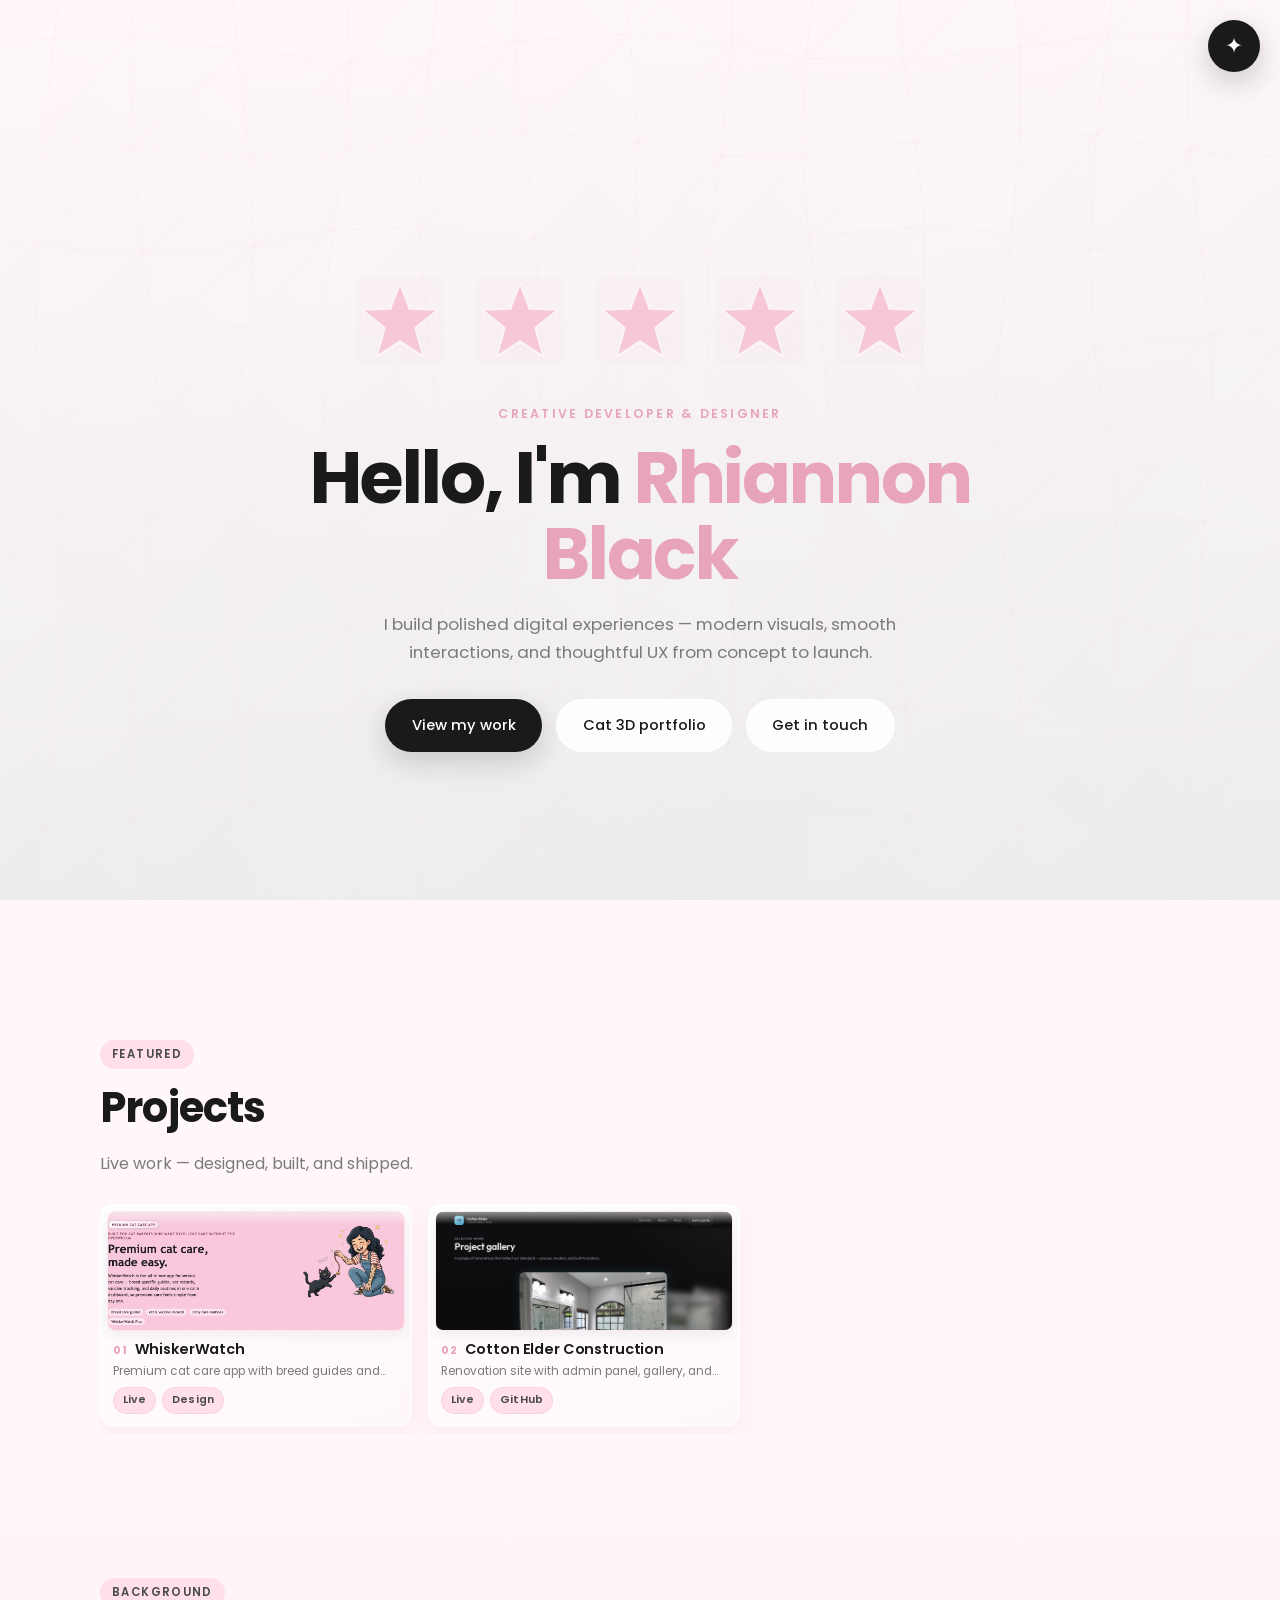
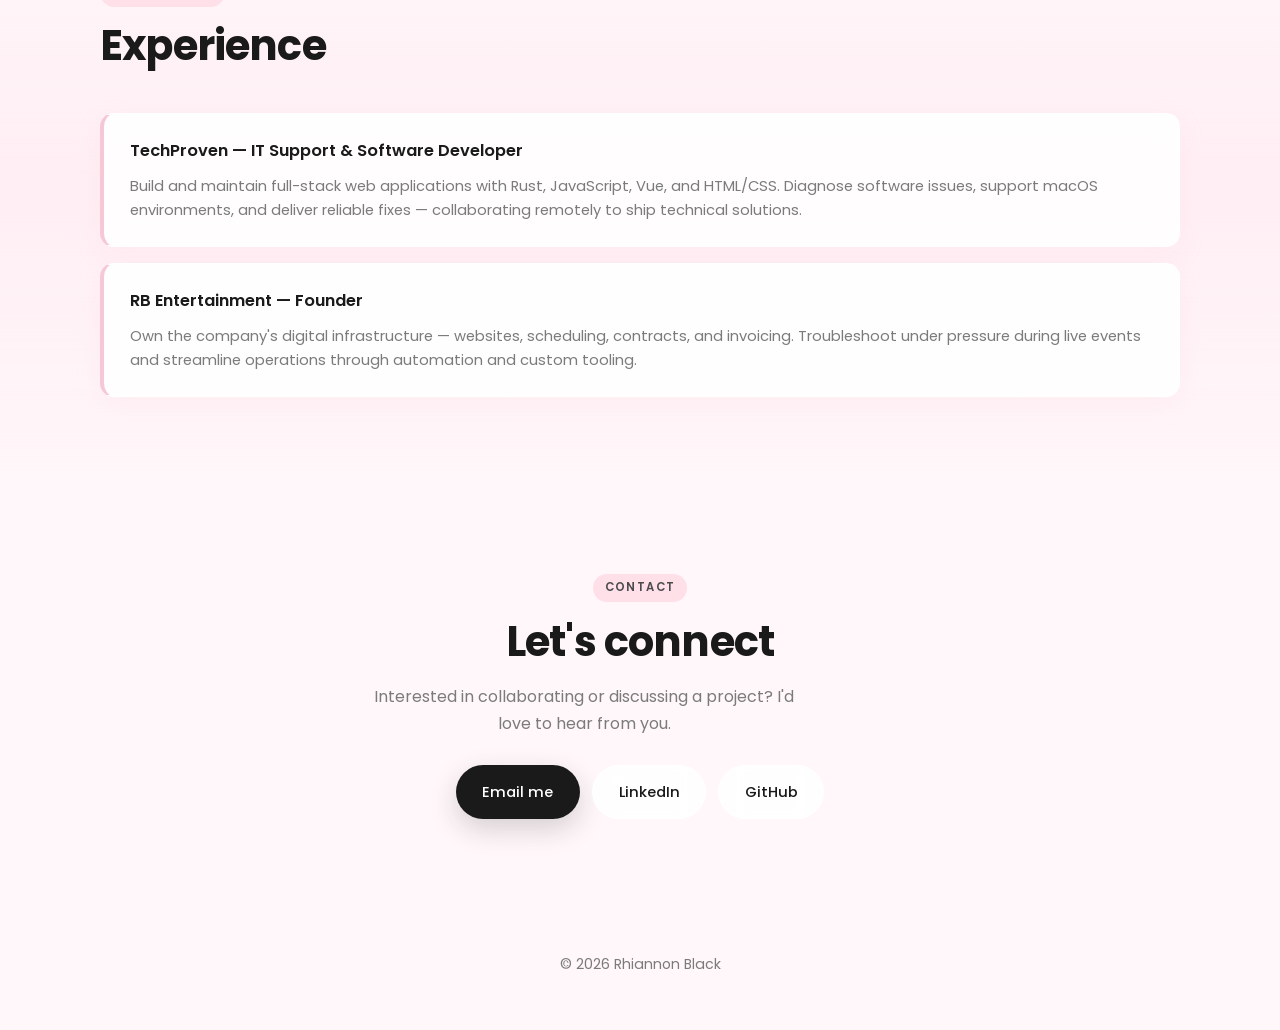
==== index.html @ 67527548 "Link to the 3D portfolio and improve mobile menu UX. Add a Cat 3D portfolio hero button and close th" ====
<!DOCTYPE html>
<html lang="en">
<head>
  <meta charset="UTF-8" />
  <meta name="viewport" content="width=device-width, initial-scale=1.0, viewport-fit=cover" />
  <meta name="description" content="Rhiannon Black — creative developer crafting aesthetic digital experiences." />
  <meta name="theme-color" content="#fff7fa" />
  <title>Rhiannon Black · Portfolio</title>
  <link rel="preconnect" href="https://fonts.googleapis.com" />
  <link rel="preconnect" href="https://fonts.gstatic.com" crossorigin />
  <link href="https://fonts.googleapis.com/css2?family=Poppins:wght@300;400;500;600;700&display=swap" rel="stylesheet" />
  <link rel="stylesheet" href="port.css?v=10" />
</head>
<body>
  <canvas id="mesh-bg" aria-hidden="true"></canvas>

  <header class="floating-nav">
    <button class="menu-toggle" id="menuToggle" type="button" aria-expanded="false" aria-controls="navLinks" aria-label="Open menu">
      <span class="menu-icon" aria-hidden="true">✦</span>
    </button>
    <nav class="nav-links" id="navLinks" aria-label="Primary">
      <a href="#projects">Projects</a>
      <a href="#experience">Experience</a>
      <a href="#contact">Contact</a>
    </nav>
  </header>

  <main>
    <section class="hero" id="top">
      <div class="hero-stars reveal" aria-hidden="true">
        <div class="hero-stars-row">
          <div class="hero-star-item"><div class="hero-star-beam"></div><svg class="hero-star" viewBox="0 0 24 24"><polygon class="hero-star-fill" points="12,2 14.59,9.01 22.24,9.26 16.12,14.14 18.24,21.76 12,17.77 5.76,21.76 7.88,14.14 1.76,9.26 9.41,9.01"/></svg></div>
          <div class="hero-star-item"><div class="hero-star-beam"></div><svg class="hero-star" viewBox="0 0 24 24"><polygon class="hero-star-fill" points="12,2 14.59,9.01 22.24,9.26 16.12,14.14 18.24,21.76 12,17.77 5.76,21.76 7.88,14.14 1.76,9.26 9.41,9.01"/></svg></div>
          <div class="hero-star-item"><div class="hero-star-beam"></div><svg class="hero-star" viewBox="0 0 24 24"><polygon class="hero-star-fill" points="12,2 14.59,9.01 22.24,9.26 16.12,14.14 18.24,21.76 12,17.77 5.76,21.76 7.88,14.14 1.76,9.26 9.41,9.01"/></svg></div>
          <div class="hero-star-item"><div class="hero-star-beam"></div><svg class="hero-star" viewBox="0 0 24 24"><polygon class="hero-star-fill" points="12,2 14.59,9.01 22.24,9.26 16.12,14.14 18.24,21.76 12,17.77 5.76,21.76 7.88,14.14 1.76,9.26 9.41,9.01"/></svg></div>
          <div class="hero-star-item"><div class="hero-star-beam"></div><svg class="hero-star" viewBox="0 0 24 24"><polygon class="hero-star-fill" points="12,2 14.59,9.01 22.24,9.26 16.12,14.14 18.24,21.76 12,17.77 5.76,21.76 7.88,14.14 1.76,9.26 9.41,9.01"/></svg></div>
        </div>
      </div>

      <div class="hero-inner reveal" style="--reveal-delay: 80ms">
        <p class="kicker">Creative developer & designer</p>
        <h1>Hello, I'm <span>Rhiannon Black</span></h1>
        <p class="hero-text">
          I build polished digital experiences — modern visuals, smooth interactions, and thoughtful UX from concept to launch.
        </p>
        <div class="hero-actions">
          <a class="btn btn-dark" href="#projects">View my work</a>
          <a class="btn btn-soft" href="https://rhibee003.github.io/portfolio-world/" target="_blank" rel="noopener noreferrer">Cat 3D portfolio</a>
          <a class="btn btn-soft" href="#contact">Get in touch</a>
        </div>
      </div>
    </section>

    <section class="section section-projects" id="projects">
      <div class="wrap">
        <div class="section-intro reveal">
          <span class="tag">Featured</span>
          <h2>Projects</h2>
          <p>Live work — designed, built, and shipped.</p>
        </div>

        <div class="project-scroller reveal" style="--reveal-delay: 80ms">
          <div class="project-track">
            <article class="project-card">
              <a class="project-shot" href="https://whiskerwatch-dh13.onrender.com" target="_blank" rel="noopener noreferrer">
                <img src="assets/whiskerwatch-hero.jpg" alt="WhiskerWatch" width="1280" height="800" loading="lazy" />
              </a>
              <div class="project-info">
                <div class="project-meta">
                  <span class="project-index">01</span>
                  <h3>WhiskerWatch</h3>
                </div>
                <p>Premium cat care app with breed guides and vet records.</p>
                <div class="project-links">
                  <a href="https://whiskerwatch-dh13.onrender.com" target="_blank" rel="noopener noreferrer">Live</a>
                  <a href="whiskerwatch-design.html">Design</a>
                </div>
              </div>
            </article>

            <article class="project-card">
              <a class="project-shot" href="https://cotton-elder-construction.onrender.com" target="_blank" rel="noopener noreferrer">
                <img src="assets/cotton-elder-hero.jpg?v=2" alt="Cotton Elder Construction" width="1280" height="800" loading="lazy" />
              </a>
              <div class="project-info">
                <div class="project-meta">
                  <span class="project-index">02</span>
                  <h3>Cotton Elder Construction</h3>
                </div>
                <p>Renovation site with admin panel, gallery, and contact intake.</p>
                <div class="project-links">
                  <a href="https://cotton-elder-construction.onrender.com" target="_blank" rel="noopener noreferrer">Live</a>
                  <a href="https://github.com/RhiBee003/cotton-elder-construction" target="_blank" rel="noopener noreferrer">GitHub</a>
                </div>
              </div>
            </article>
          </div>
        </div>
      </div>
    </section>

    <section class="section section-muted" id="experience">
      <div class="wrap">
        <div class="section-intro reveal">
          <span class="tag">Background</span>
          <h2>Experience</h2>
        </div>

        <div class="timeline">
          <article class="timeline-card reveal">
            <h3>TechProven — IT Support & Software Developer</h3>
            <p>
              Build and maintain full-stack web applications with Rust, JavaScript, Vue, and HTML/CSS. Diagnose software issues, support macOS environments, and deliver reliable fixes — collaborating remotely to ship technical solutions.
            </p>
          </article>

          <article class="timeline-card reveal" style="--reveal-delay: 80ms">
            <h3>RB Entertainment — Founder</h3>
            <p>
              Own the company's digital infrastructure — websites, scheduling, contracts, and invoicing. Troubleshoot under pressure during live events and streamline operations through automation and custom tooling.
            </p>
          </article>
        </div>
      </div>
    </section>

    <section class="section" id="contact">
      <div class="wrap contact-wrap reveal">
        <span class="tag">Contact</span>
        <h2>Let's connect</h2>
        <p>Interested in collaborating or discussing a project? I'd love to hear from you.</p>
        <div class="contact-row">
          <a class="btn btn-dark" href="mailto:rhiblack0017@gmail.com">Email me</a>
          <a class="btn btn-soft" href="https://www.linkedin.com/feed/" target="_blank" rel="noopener noreferrer">LinkedIn</a>
          <a class="btn btn-soft" href="https://github.com/RhiBee003" target="_blank" rel="noopener noreferrer">GitHub</a>
        </div>
      </div>
    </section>
  </main>

  <footer class="site-footer">
    <p>&copy; <span id="year"></span> Rhiannon Black</p>
  </footer>

  <script src="port-mesh.js?v=3"></script>
  <script src="port.js?v=3"></script>
</body>
</html>
---- port.css ----
:root {
  --pink: #f6c8d7;
  --pink-deep: #e8a4bc;
  --pink-soft: #ffdfe8;
  --pink-glow: rgba(246, 200, 215, 0.55);
  --ink: #1a1a1a;
  --ink-soft: #4a4a4a;
  --ink-muted: #7b7b7b;
  --surface: rgba(255, 255, 255, 0.72);
  --surface-strong: rgba(255, 255, 255, 0.88);
  --line: rgba(255, 255, 255, 0.65);
  --radius: 22px;
  --radius-sm: 14px;
  --wrap: min(1080px, calc(100% - 2.5rem));
  --font: "Poppins", system-ui, sans-serif;
}

*,
*::before,
*::after {
  box-sizing: border-box;
}

html {
  scroll-behavior: smooth;
}

body {
  margin: 0;
  font-family: var(--font);
  color: var(--ink);
  background: #fff7fa;
  line-height: 1.65;
  -webkit-font-smoothing: antialiased;
  overflow-x: hidden;
}

img {
  max-width: 100%;
  display: block;
}

a {
  color: inherit;
  text-decoration: none;
}

button {
  font: inherit;
  cursor: pointer;
}

#mesh-bg {
  position: fixed;
  inset: 0;
  z-index: 0;
  pointer-events: none;
}

body > :not(#mesh-bg) {
  position: relative;
  z-index: 1;
}

.wrap {
  width: var(--wrap);
  margin-inline: auto;
}

/* Nav */
.floating-nav {
  position: fixed;
  top: max(1.25rem, env(safe-area-inset-top));
  right: max(1.25rem, env(safe-area-inset-right));
  z-index: 100;
  display: flex;
  flex-direction: column;
  align-items: flex-end;
}

.menu-toggle {
  width: 3.25rem;
  height: 3.25rem;
  padding: 0;
  border: none;
  border-radius: 50%;
  background: var(--ink);
  color: #fff;
  display: grid;
  place-items: center;
  box-shadow: 0 10px 28px rgba(26, 26, 26, 0.2);
  transition: transform 0.3s ease, background 0.3s ease, box-shadow 0.3s ease;
}

.menu-toggle:hover,
.menu-toggle.is-open {
  transform: rotate(90deg) scale(1.05);
  background: var(--pink);
  color: var(--ink);
  box-shadow: 0 12px 32px var(--pink-glow);
}

.menu-icon {
  font-size: 1.35rem;
  line-height: 1;
}

.nav-links {
  position: absolute;
  top: calc(100% + 0.75rem);
  right: 0;
  display: flex;
  flex-direction: column;
  align-items: stretch;
  gap: 0.45rem;
  min-width: 9.5rem;
  opacity: 0;
  visibility: hidden;
  transform: translateY(-8px);
  pointer-events: none;
  transition: opacity 0.25s ease, transform 0.25s ease, visibility 0.25s;
}

.nav-links.is-open {
  opacity: 1;
  visibility: visible;
  transform: translateY(0);
  pointer-events: auto;
}

.nav-links a {
  padding: 0.7rem 1.1rem;
  border-radius: 999px;
  font-size: 0.88rem;
  font-weight: 500;
  text-align: center;
  color: var(--ink);
  background: var(--surface-strong);
  backdrop-filter: blur(14px);
  border: 1px solid var(--line);
  box-shadow: 0 8px 22px rgba(246, 200, 215, 0.25);
  transition: background 0.2s ease, transform 0.2s ease;
}

.nav-links a:hover {
  background: var(--pink-soft);
  transform: translateX(-4px);
}

/* Hero */
.hero {
  min-height: 100vh;
  display: flex;
  flex-direction: column;
  align-items: center;
  justify-content: center;
  text-align: center;
  padding: calc(5.5rem + env(safe-area-inset-top)) 1.25rem 4rem;
}

.hero-stars {
  margin-bottom: clamp(1.5rem, 4vw, 2.5rem);
}

.hero-stars-row {
  display: flex;
  align-items: center;
  justify-content: center;
  gap: clamp(0.85rem, 3.5vw, 2rem);
}

.hero-star-item {
  --star-clip: polygon(
    50% 8.33%, 60.79% 37.54%, 92.67% 38.58%, 67.17% 58.92%,
    76% 90.67%, 50% 74.04%, 24% 90.67%, 32.83% 58.92%,
    7.33% 38.58%, 39.21% 37.54%
  );
  position: relative;
  width: clamp(3rem, 10vw, 5.5rem);
  height: clamp(3rem, 10vw, 5.5rem);
  isolation: isolate;
}

.hero-star-beam {
  --beam-width: 2.5px;
  position: absolute;
  inset: 0;
  padding: var(--beam-width);
  clip-path: var(--star-clip);
  background: conic-gradient(
    from 0deg,
    transparent 0deg 284deg,
    rgba(255, 255, 255, 0.5) 291deg,
    #fff 297deg,
    #c4b5fd 300deg,
    transparent 306deg
  );
  -webkit-mask: linear-gradient(#fff 0 0) content-box, linear-gradient(#fff 0 0);
  -webkit-mask-composite: xor;
  mask: linear-gradient(#fff 0 0) content-box, linear-gradient(#fff 0 0);
  mask-composite: exclude;
  animation: beam-spin 4s linear infinite;
}

.hero-star {
  position: relative;
  z-index: 1;
  width: 100%;
  height: 100%;
}

.hero-star-fill {
  fill: var(--pink);
  stroke: rgba(255, 255, 255, 0.6);
  stroke-width: 0.5;
  filter: drop-shadow(0 0 12px var(--pink-glow));
}

@keyframes beam-spin {
  to { transform: rotate(360deg); }
}

.hero-inner {
  max-width: 720px;
}

.kicker {
  margin: 0 0 1rem;
  font-size: 0.78rem;
  font-weight: 600;
  letter-spacing: 0.18em;
  text-transform: uppercase;
  color: var(--pink-deep);
}

.hero h1 {
  margin: 0 0 1.25rem;
  font-size: clamp(2.6rem, 7vw, 4.5rem);
  font-weight: 700;
  line-height: 1.05;
  letter-spacing: -0.03em;
}

.hero h1 span {
  color: var(--pink-deep);
}

.hero-text {
  margin: 0 auto 2rem;
  max-width: 560px;
  font-size: 1.05rem;
  color: var(--ink-muted);
}

.hero-actions {
  display: flex;
  flex-wrap: wrap;
  justify-content: center;
  gap: 0.85rem;
}

.btn {
  display: inline-flex;
  align-items: center;
  justify-content: center;
  padding: 0.85rem 1.6rem;
  border-radius: 999px;
  font-size: 0.92rem;
  font-weight: 500;
  border: 1px solid transparent;
  transition: transform 0.2s ease, background 0.2s ease, box-shadow 0.2s ease;
}

.btn:hover {
  transform: translateY(-2px);
}

.btn-dark {
  background: var(--ink);
  color: #fff;
  box-shadow: 0 10px 28px rgba(26, 26, 26, 0.18);
}

.btn-dark:hover {
  background: var(--pink-deep);
  color: var(--ink);
}

.btn-soft {
  background: var(--surface-strong);
  border-color: var(--line);
  color: var(--ink);
  backdrop-filter: blur(12px);
}

.btn-soft:hover {
  background: var(--pink-soft);
  border-color: var(--pink);
}

/* Sections */
.section {
  padding: clamp(3.5rem, 8vw, 5.5rem) 0;
}

.section-muted {
  background: linear-gradient(180deg, transparent, rgba(255, 223, 232, 0.35), transparent);
}

.section-intro {
  margin-bottom: 2rem;
}

.section-intro h2,
.contact-wrap h2 {
  margin: 0.35rem 0 0.5rem;
  font-size: clamp(1.9rem, 4vw, 2.6rem);
  font-weight: 700;
  letter-spacing: -0.02em;
}

.section-intro p,
.contact-wrap p {
  margin: 0;
  color: var(--ink-muted);
  max-width: 28rem;
}

.tag {
  display: inline-block;
  padding: 0.3rem 0.75rem;
  border-radius: 999px;
  font-size: 0.72rem;
  font-weight: 600;
  letter-spacing: 0.12em;
  text-transform: uppercase;
  background: var(--pink-soft);
  color: var(--ink-soft);
}

/* Projects */
.section-projects {
  padding-bottom: clamp(2.5rem, 5vw, 3.5rem);
}

.section-projects .section-intro {
  margin-bottom: 1.5rem;
}

.project-scroller {
  overflow-x: auto;
  overflow-y: hidden;
  -webkit-overflow-scrolling: touch;
  scroll-snap-type: x mandatory;
  scroll-padding-inline: 0;
  padding: 0.15rem 0 0.5rem;
  scrollbar-width: none;
}

.project-scroller::-webkit-scrollbar {
  display: none;
}

.project-track {
  display: grid;
  grid-template-columns: repeat(2, minmax(0, 1fr));
  gap: 1rem;
  width: 100%;
  max-width: 640px;
}

.project-card {
  scroll-snap-align: start;
  border-radius: var(--radius-sm);
  overflow: hidden;
  background: linear-gradient(165deg, rgba(255, 255, 255, 0.92), rgba(255, 247, 250, 0.78));
  backdrop-filter: blur(16px);
  border: 1px solid rgba(255, 255, 255, 0.85);
  box-shadow:
    0 1px 0 rgba(255, 255, 255, 0.9) inset,
    0 10px 28px rgba(246, 200, 215, 0.22);
  transition: transform 0.28s ease, box-shadow 0.28s ease, border-color 0.28s ease;
}

.project-card:hover {
  transform: translateY(-4px);
  border-color: rgba(246, 200, 215, 0.9);
  box-shadow:
    0 1px 0 rgba(255, 255, 255, 0.95) inset,
    0 16px 36px rgba(246, 200, 215, 0.32);
}

.project-shot {
  display: block;
  position: relative;
  margin: 0.4rem 0.4rem 0;
  border-radius: 8px;
  overflow: hidden;
  border: 1px solid rgba(246, 200, 215, 0.35);
  box-shadow: 0 4px 14px rgba(26, 26, 26, 0.07);
}

.project-shot::before {
  content: "";
  position: absolute;
  top: 0;
  left: 0;
  right: 0;
  height: 12px;
  z-index: 1;
  background: linear-gradient(180deg, rgba(255, 255, 255, 0.55), transparent);
  pointer-events: none;
}

.project-shot img {
  width: 100%;
  aspect-ratio: 2 / 1;
  max-height: 118px;
  object-fit: cover;
  object-position: top center;
  transition: transform 0.4s ease;
}

.project-card:hover .project-shot img {
  transform: scale(1.03);
}

.project-info {
  padding: 0.6rem 0.75rem 0.7rem;
}

.project-meta {
  display: flex;
  align-items: baseline;
  gap: 0.4rem;
  margin-bottom: 0.2rem;
}

.project-index {
  font-size: 0.68rem;
  font-weight: 700;
  letter-spacing: 0.1em;
  color: var(--pink-deep);
}

.project-info h3 {
  margin: 0;
  font-size: 0.9rem;
  font-weight: 600;
  letter-spacing: -0.01em;
  line-height: 1.2;
}

.project-info p {
  margin: 0;
  font-size: 0.74rem;
  line-height: 1.4;
  color: var(--ink-muted);
  display: -webkit-box;
  -webkit-line-clamp: 1;
  -webkit-box-orient: vertical;
  overflow: hidden;
}

.project-links {
  display: flex;
  flex-wrap: wrap;
  gap: 0.35rem;
  margin-top: 0.45rem;
}

.project-links a {
  padding: 0.22rem 0.55rem;
  border-radius: 999px;
  font-size: 0.68rem;
  font-weight: 600;
  letter-spacing: 0.02em;
  background: var(--pink-soft);
  color: var(--ink-soft);
  border: 1px solid rgba(246, 200, 215, 0.5);
  transition: background 0.2s ease, color 0.2s ease, border-color 0.2s ease;
}

.project-links a:hover {
  background: var(--ink);
  color: #fff;
  border-color: var(--ink);
}

/* Experience */
.timeline {
  display: grid;
  gap: 1rem;
}

.timeline-card {
  padding: 1.5rem 1.6rem;
  border-radius: var(--radius-sm);
  background: var(--surface-strong);
  backdrop-filter: blur(12px);
  border: 1px solid var(--line);
  border-left: 4px solid var(--pink);
  box-shadow: 0 8px 24px rgba(246, 200, 215, 0.15);
  transition: transform 0.25s ease;
}

.timeline-card:hover {
  transform: translateX(6px);
}

.timeline-card h3 {
  margin: 0 0 0.55rem;
  font-size: 1.02rem;
  font-weight: 600;
}

.timeline-card p {
  margin: 0;
  font-size: 0.92rem;
  color: var(--ink-muted);
}

/* Contact */
.contact-wrap {
  text-align: center;
  max-width: 560px;
  margin-inline: auto;
}

.contact-row {
  display: flex;
  flex-wrap: wrap;
  justify-content: center;
  gap: 0.75rem;
  margin-top: 1.75rem;
}

/* Footer */
.site-footer {
  padding: 2rem 1.25rem 2.5rem;
  text-align: center;
  color: var(--ink-muted);
  font-size: 0.88rem;
}

/* Reveal */
.reveal {
  opacity: 0;
  transform: translateY(22px);
  transition: opacity 0.65s ease, transform 0.65s ease;
  transition-delay: var(--reveal-delay, 0ms);
}

.reveal.is-visible {
  opacity: 1;
  transform: translateY(0);
}

@media (max-width: 768px) {
  .floating-nav {
    top: max(1rem, env(safe-area-inset-top));
    right: max(1rem, env(safe-area-inset-right));
  }

  .menu-toggle {
    width: 3rem;
    height: 3rem;
  }

  .project-scroller {
    margin-inline: calc(-1 * max(0px, (100vw - var(--wrap)) / 2));
    padding-inline: max(1.25rem, calc((100vw - var(--wrap)) / 2 + 1.25rem));
    scroll-padding-inline: max(1.25rem, calc((100vw - var(--wrap)) / 2 + 1.25rem));
    mask-image: linear-gradient(to right, transparent, #000 3%, #000 97%, transparent);
    -webkit-mask-image: linear-gradient(to right, transparent, #000 3%, #000 97%, transparent);
  }

  .project-track {
    display: flex;
    gap: 0.85rem;
    width: max-content;
    max-width: none;
  }

  .project-card {
    flex: 0 0 min(240px, 74vw);
  }
}

@media (prefers-reduced-motion: reduce) {
  html { scroll-behavior: auto; }
  .hero-star-beam { animation: none; }
  .reveal { opacity: 1; transform: none; transition: none; }
  .btn, .project-card, .timeline-card, .project-shot img { transition: none; }
}
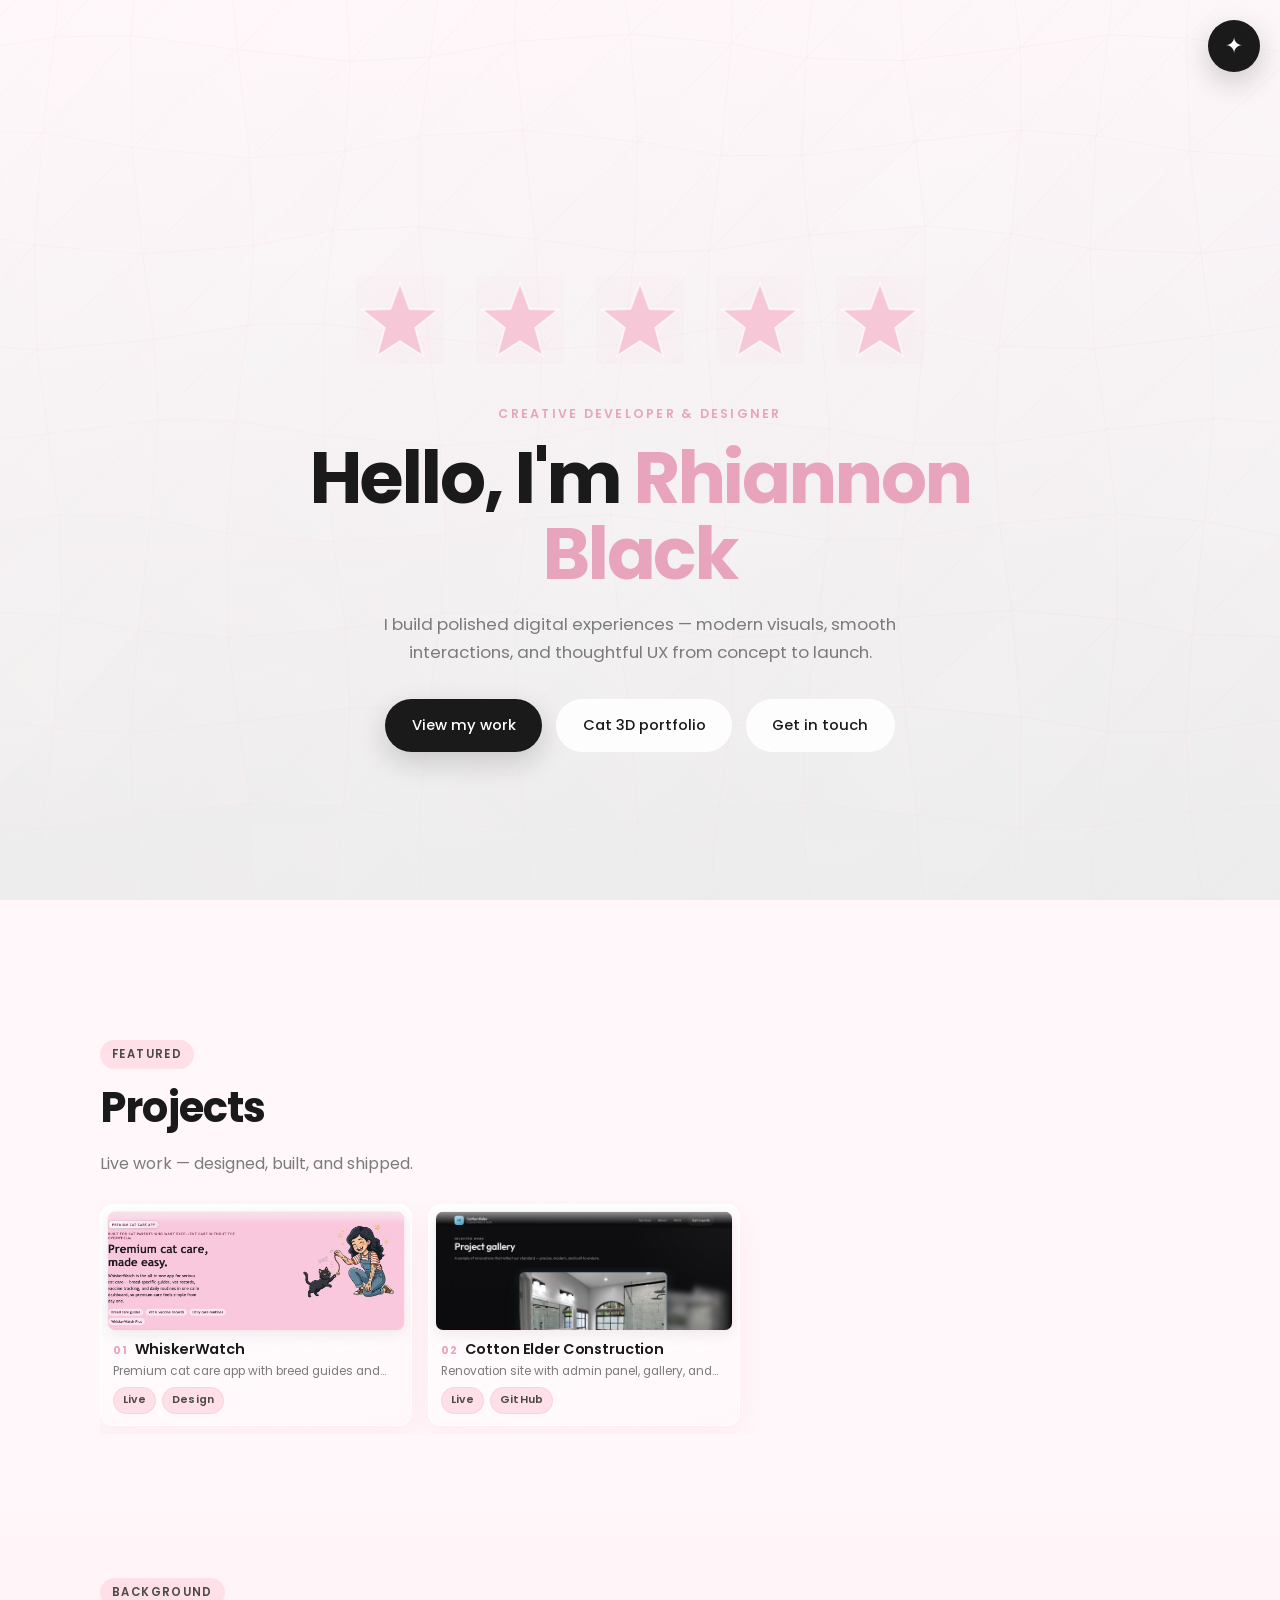
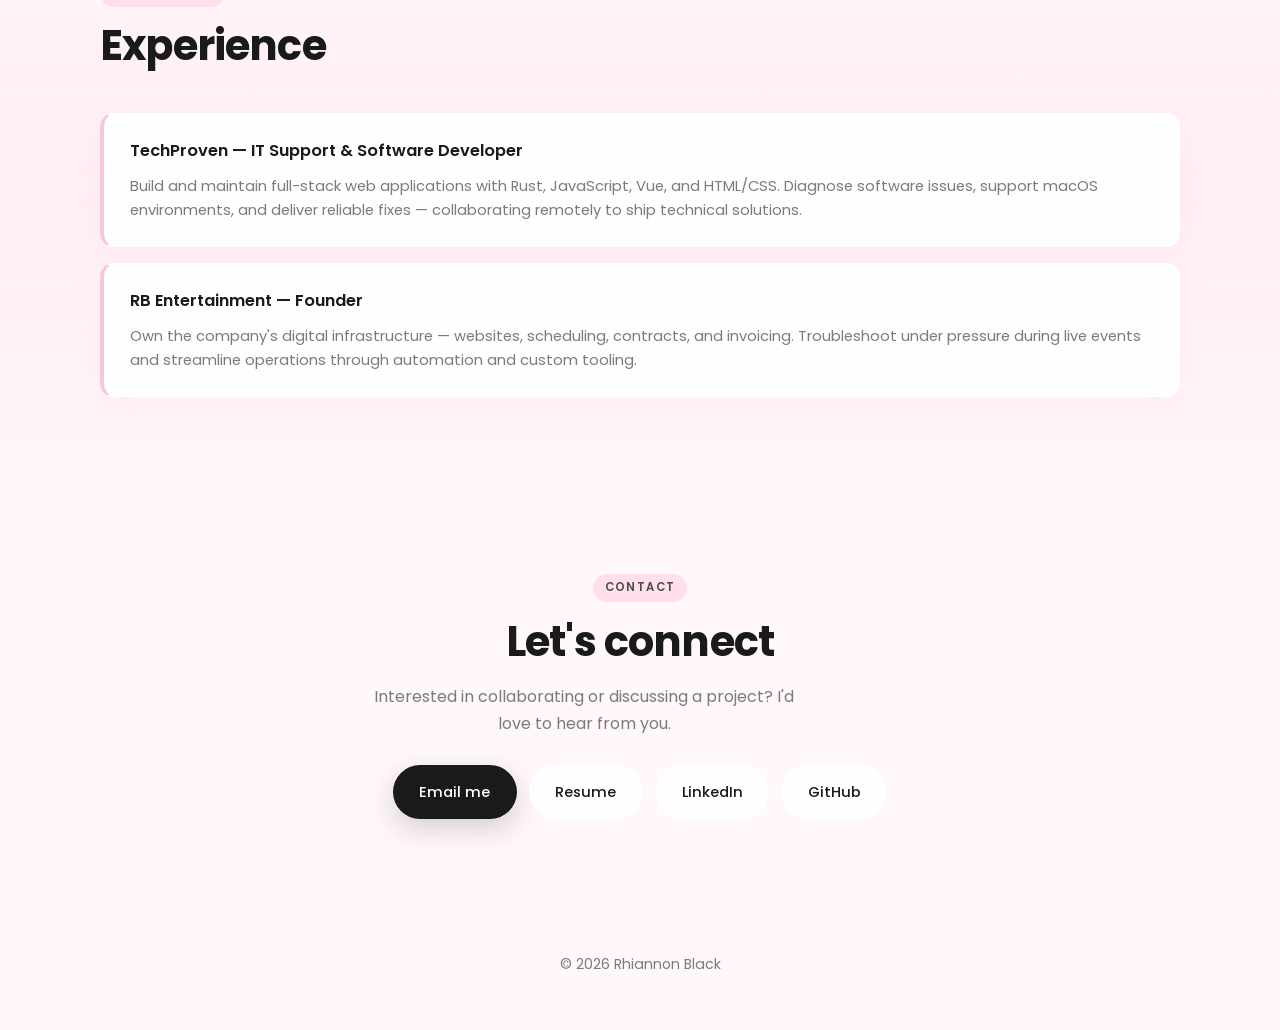
==== commit 1733e8bb: "Add resume download to the classic portfolio. Include resume.pdf in the nav and contact section." ====
--- a/index.html
+++ b/index.html
@@ -22,6 +22,7 @@
       <a href="#projects">Projects</a>
       <a href="#experience">Experience</a>
       <a href="#contact">Contact</a>
+      <a href="resume.pdf" target="_blank" rel="noopener noreferrer">Resume</a>
     </nav>
   </header>
 
@@ -131,6 +132,7 @@
         <p>Interested in collaborating or discussing a project? I'd love to hear from you.</p>
         <div class="contact-row">
           <a class="btn btn-dark" href="mailto:rhiblack0017@gmail.com">Email me</a>
+          <a class="btn btn-soft" href="resume.pdf" target="_blank" rel="noopener noreferrer">Resume</a>
           <a class="btn btn-soft" href="https://www.linkedin.com/feed/" target="_blank" rel="noopener noreferrer">LinkedIn</a>
           <a class="btn btn-soft" href="https://github.com/RhiBee003" target="_blank" rel="noopener noreferrer">GitHub</a>
         </div>
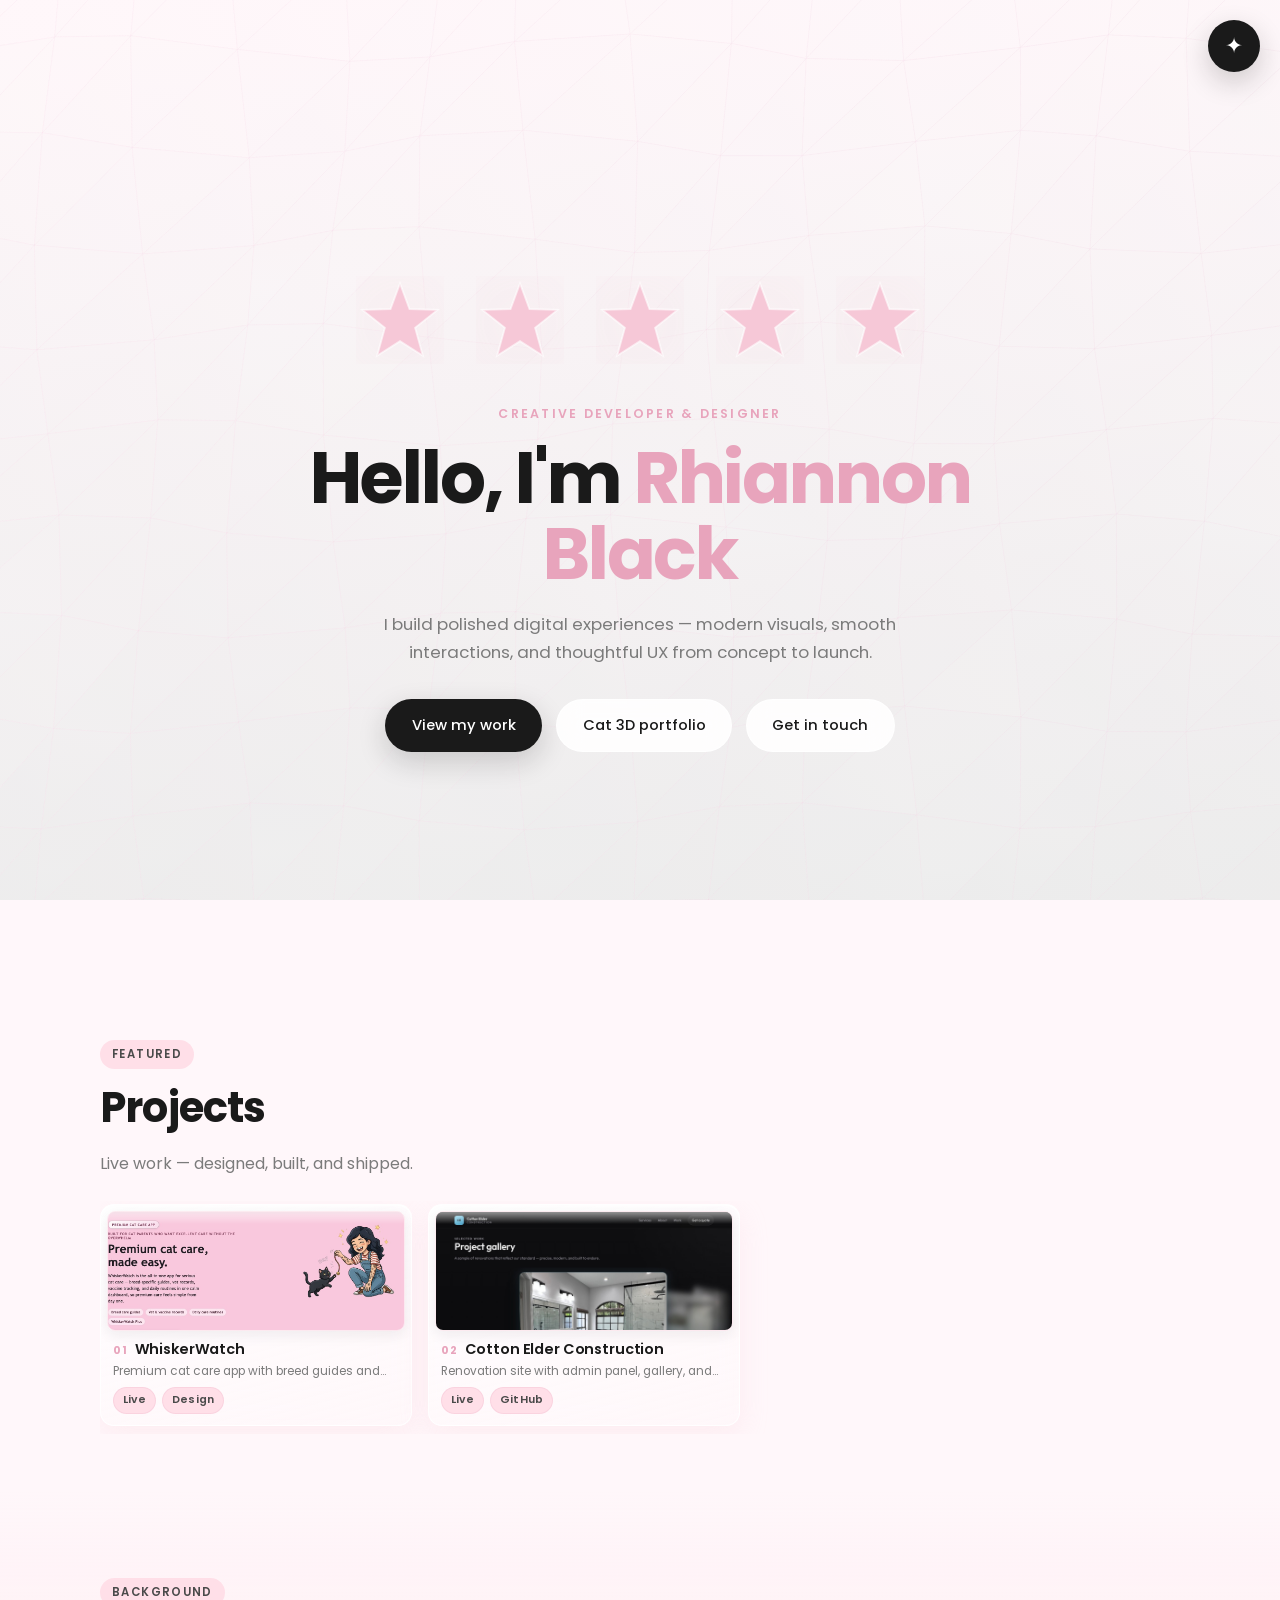
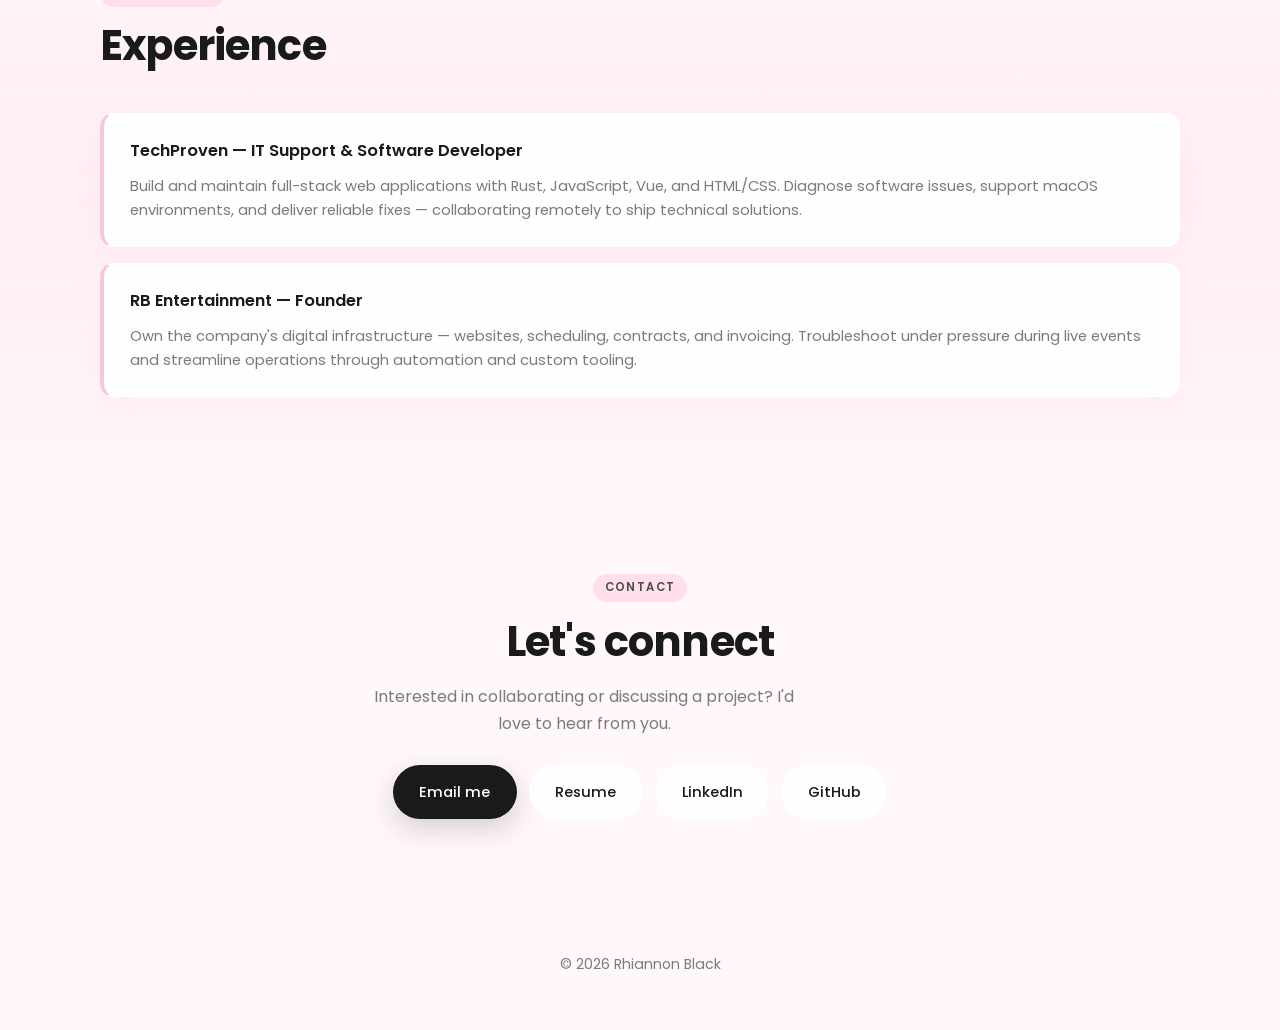
==== commit 5ca0941f: "Point WhiskerWatch live links to the canonical Render URL." ====
--- a/index.html
+++ b/index.html
@@ -63,7 +63,7 @@
         <div class="project-scroller reveal" style="--reveal-delay: 80ms">
           <div class="project-track">
             <article class="project-card">
-              <a class="project-shot" href="https://whiskerwatch-dh13.onrender.com" target="_blank" rel="noopener noreferrer">
+              <a class="project-shot" href="https://whiskerwatch.onrender.com" target="_blank" rel="noopener noreferrer">
                 <img src="assets/whiskerwatch-hero.jpg" alt="WhiskerWatch" width="1280" height="800" loading="lazy" />
               </a>
               <div class="project-info">
@@ -73,7 +73,7 @@
                 </div>
                 <p>Premium cat care app with breed guides and vet records.</p>
                 <div class="project-links">
-                  <a href="https://whiskerwatch-dh13.onrender.com" target="_blank" rel="noopener noreferrer">Live</a>
+                  <a href="https://whiskerwatch.onrender.com" target="_blank" rel="noopener noreferrer">Live</a>
                   <a href="whiskerwatch-design.html">Design</a>
                 </div>
               </div>
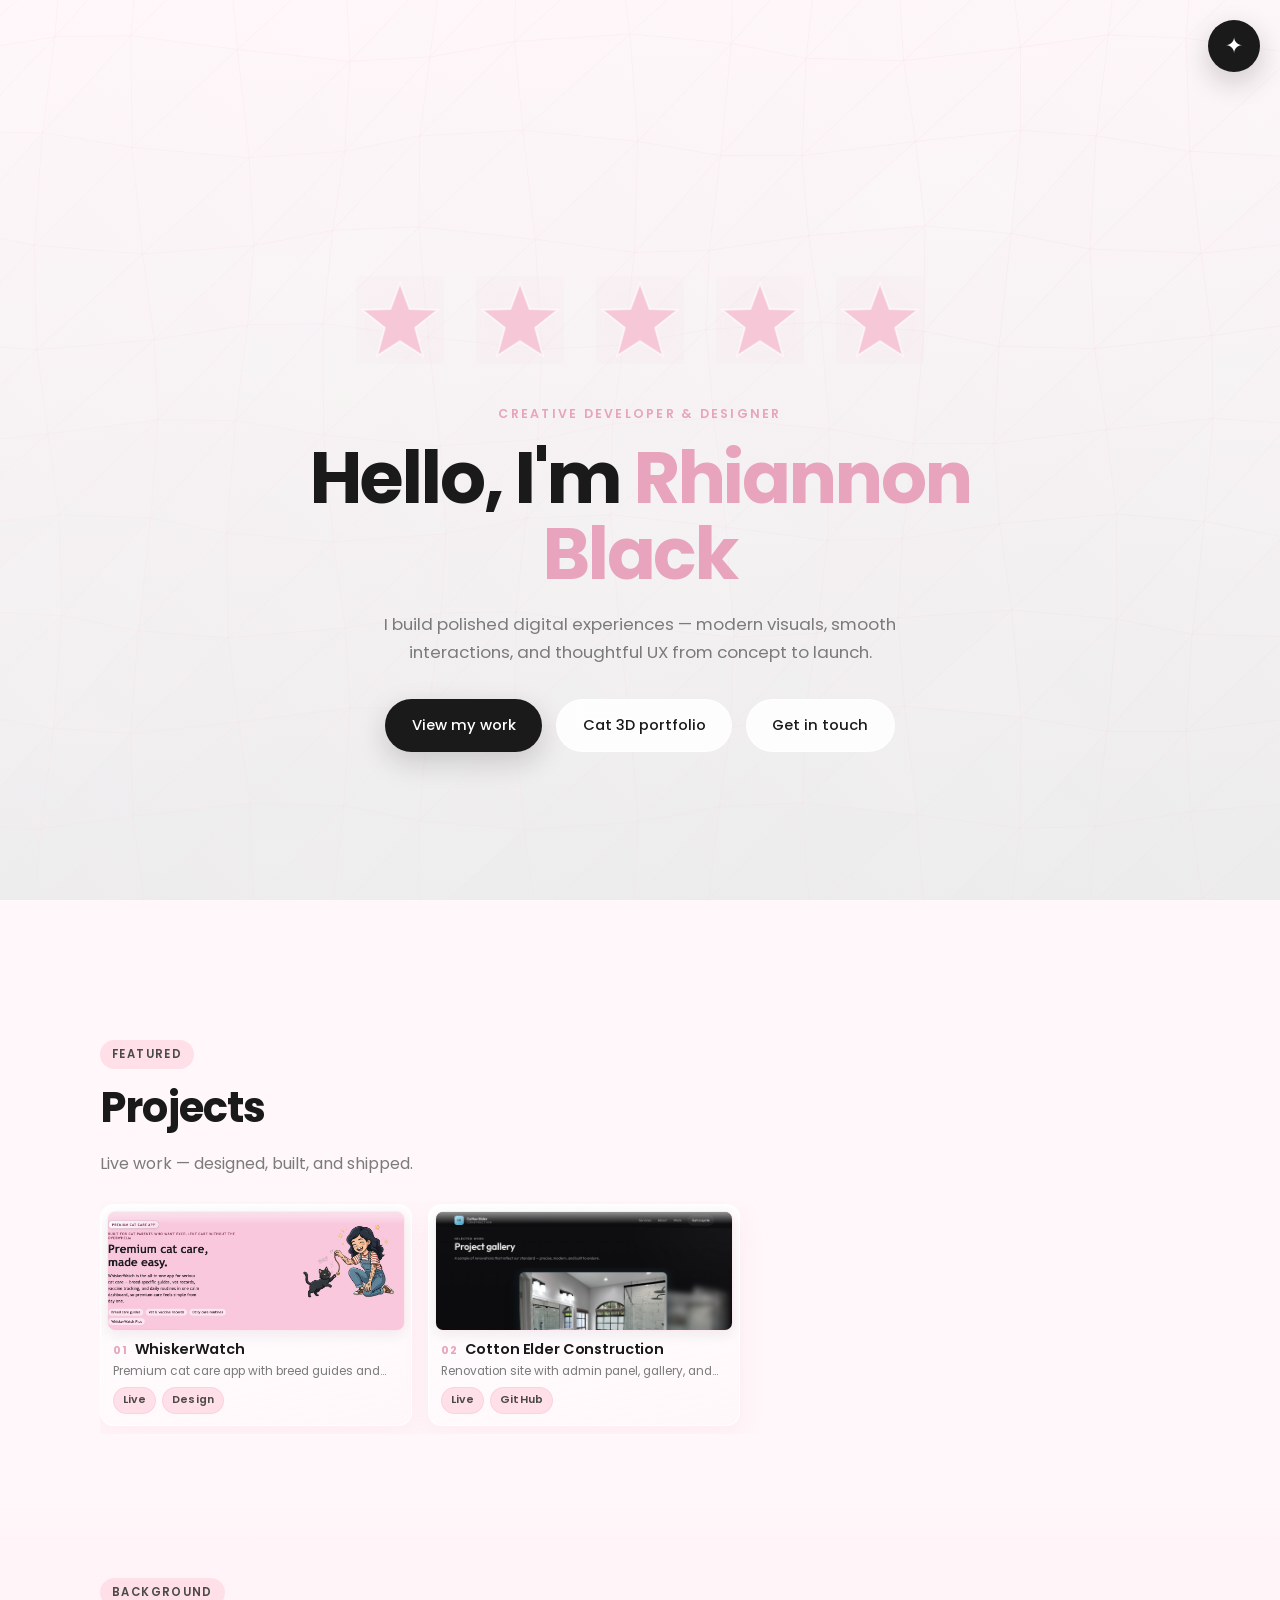
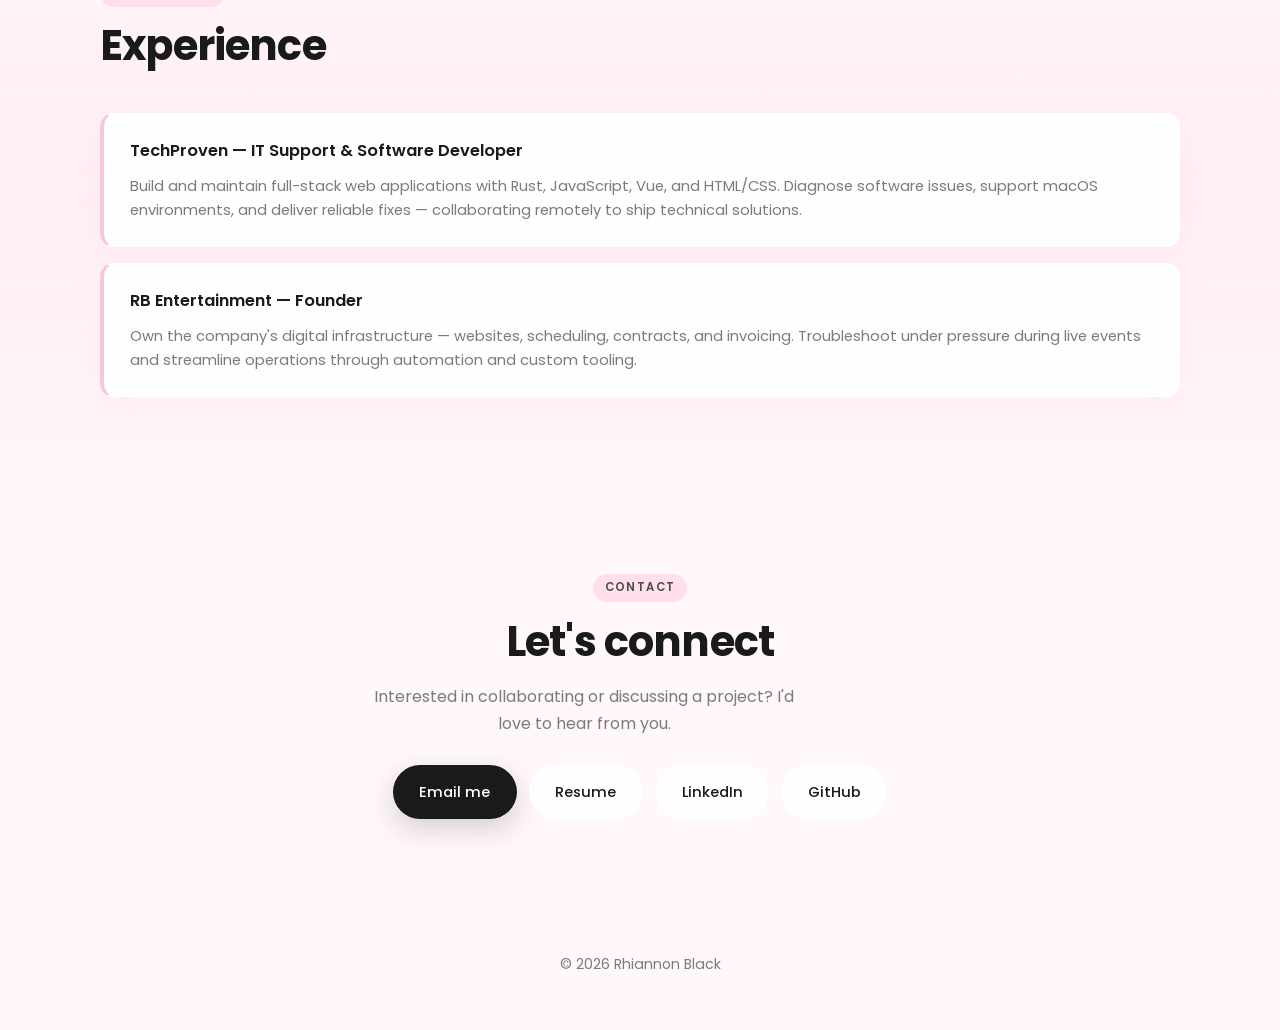
==== commit 58e689bc: "Update resume.pdf and contact email to the current version." ====
--- a/index.html
+++ b/index.html
@@ -131,7 +131,7 @@
         <h2>Let's connect</h2>
         <p>Interested in collaborating or discussing a project? I'd love to hear from you.</p>
         <div class="contact-row">
-          <a class="btn btn-dark" href="mailto:rhiblack0017@gmail.com">Email me</a>
+          <a class="btn btn-dark" href="mailto:rhibee003@gmail.com">Email me</a>
           <a class="btn btn-soft" href="resume.pdf" target="_blank" rel="noopener noreferrer">Resume</a>
           <a class="btn btn-soft" href="https://www.linkedin.com/feed/" target="_blank" rel="noopener noreferrer">LinkedIn</a>
           <a class="btn btn-soft" href="https://github.com/RhiBee003" target="_blank" rel="noopener noreferrer">GitHub</a>
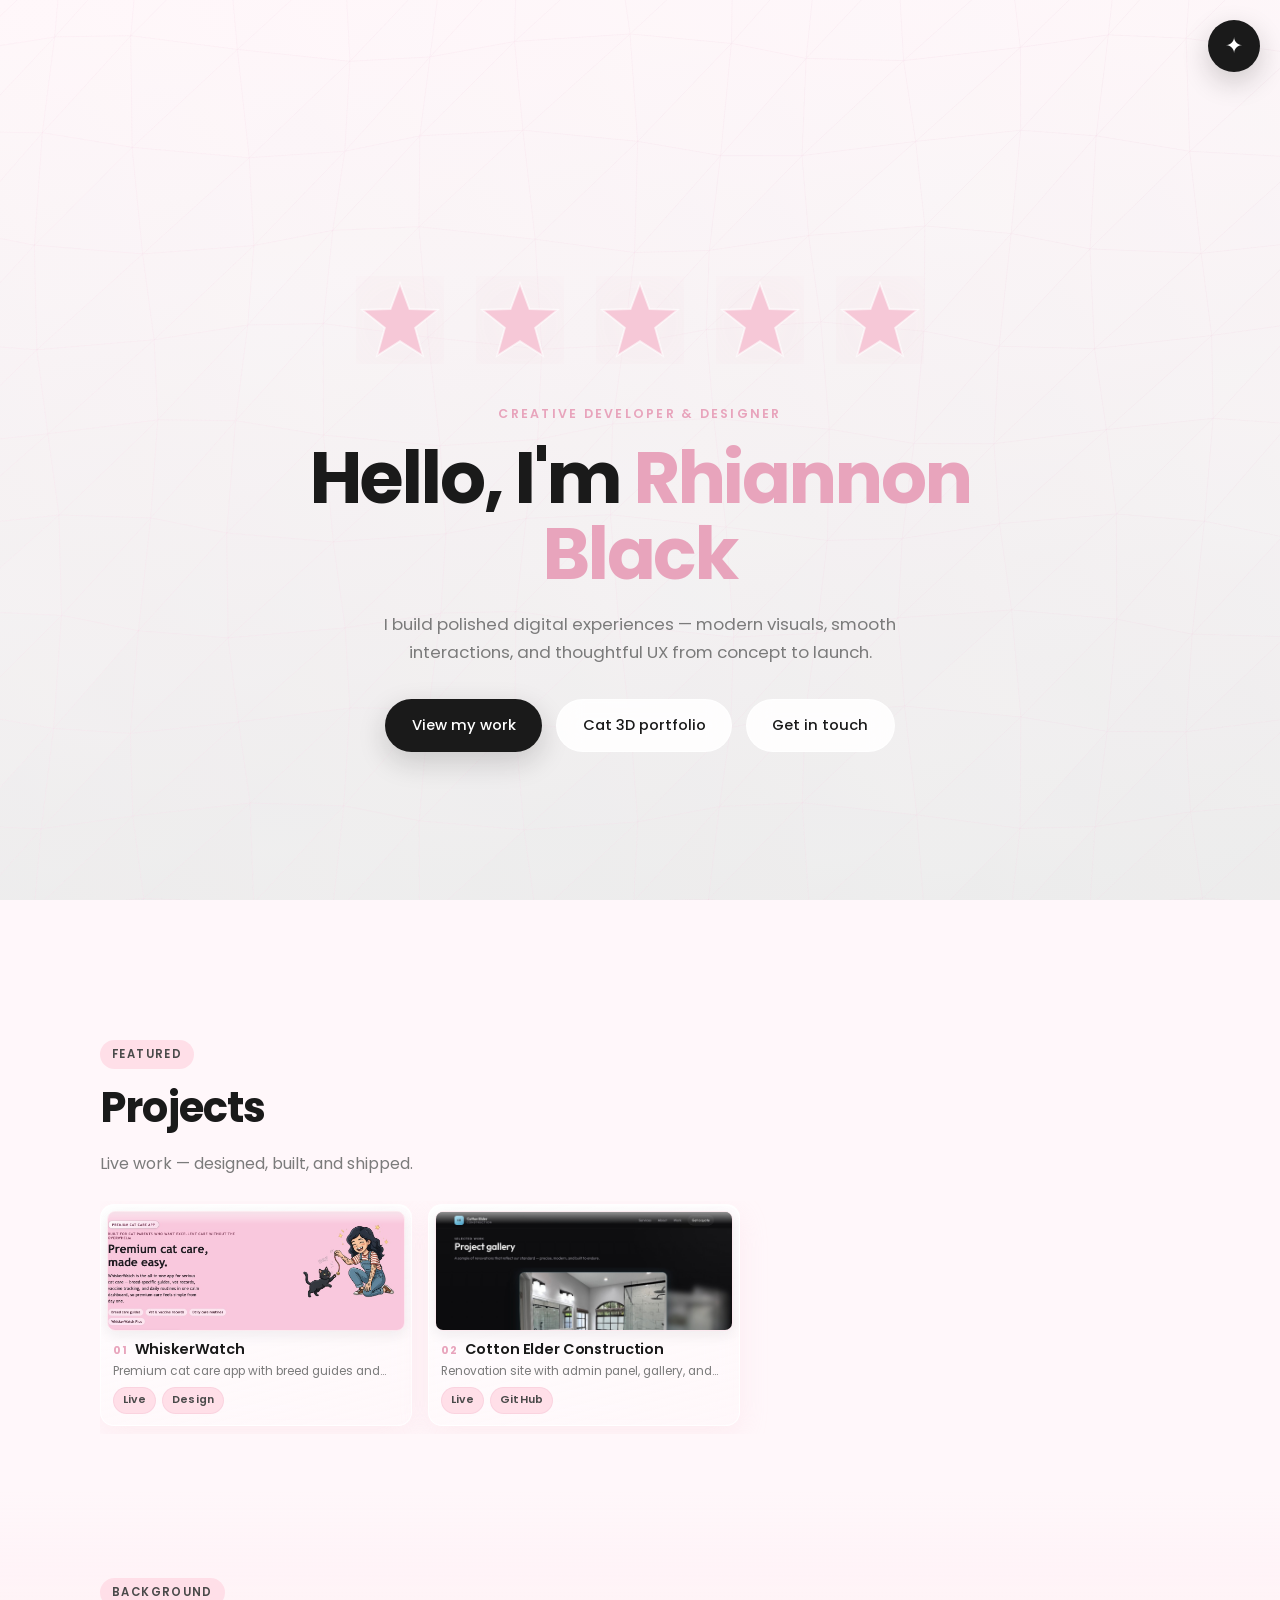
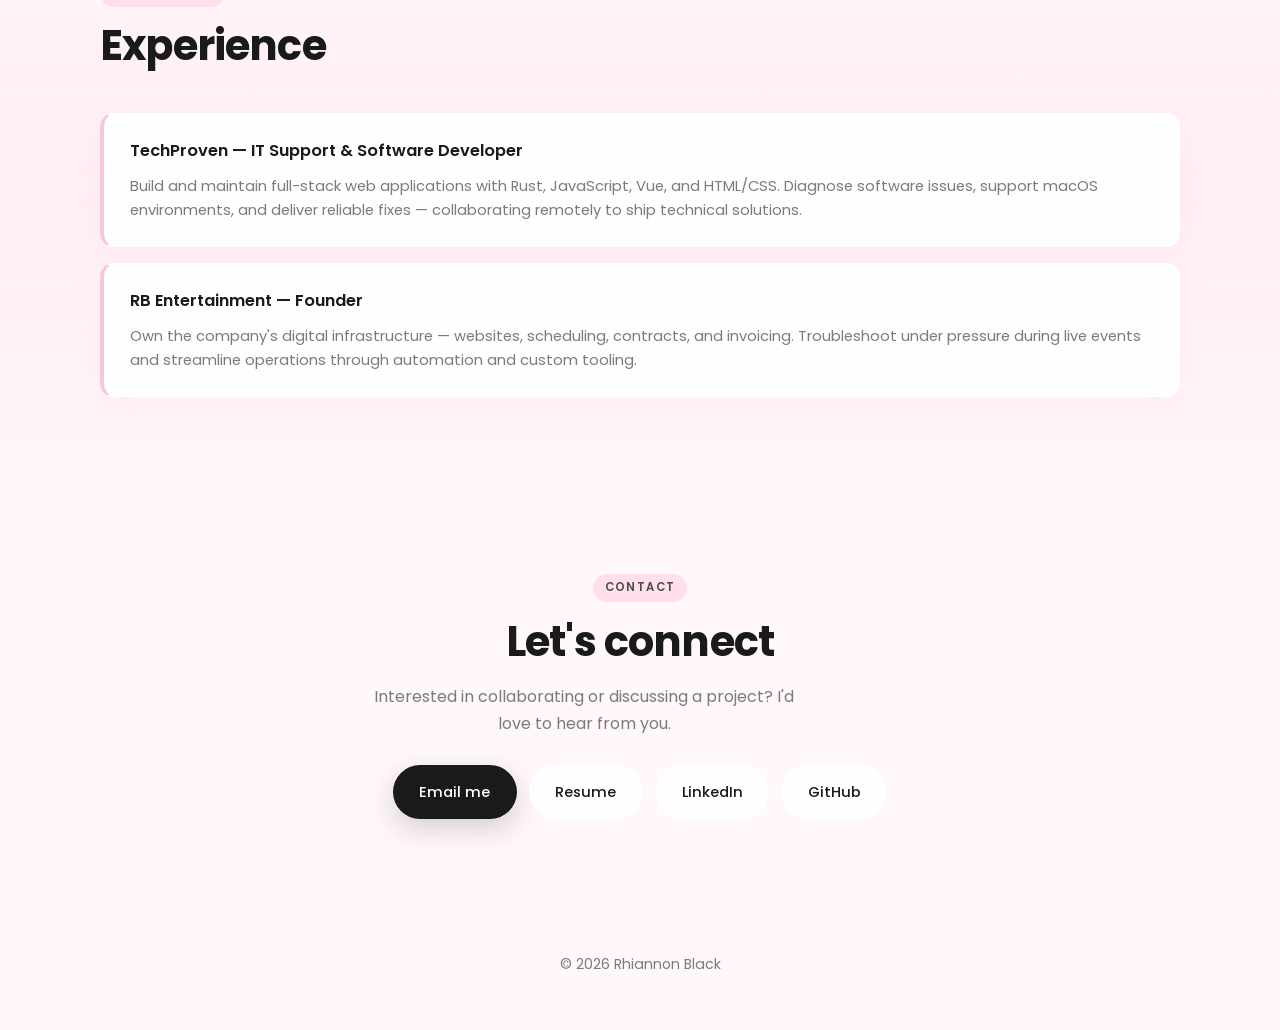
==== commit 6c52f62d: "Point WhiskerWatch links to the live dh13 Render service." ====
--- a/index.html
+++ b/index.html
@@ -63,7 +63,7 @@
         <div class="project-scroller reveal" style="--reveal-delay: 80ms">
           <div class="project-track">
             <article class="project-card">
-              <a class="project-shot" href="https://whiskerwatch.onrender.com" target="_blank" rel="noopener noreferrer">
+              <a class="project-shot" href="https://whiskerwatch-dh13.onrender.com" target="_blank" rel="noopener noreferrer">
                 <img src="assets/whiskerwatch-hero.jpg" alt="WhiskerWatch" width="1280" height="800" loading="lazy" />
               </a>
               <div class="project-info">
@@ -73,7 +73,7 @@
                 </div>
                 <p>Premium cat care app with breed guides and vet records.</p>
                 <div class="project-links">
-                  <a href="https://whiskerwatch.onrender.com" target="_blank" rel="noopener noreferrer">Live</a>
+                  <a href="https://whiskerwatch-dh13.onrender.com" target="_blank" rel="noopener noreferrer">Live</a>
                   <a href="whiskerwatch-design.html">Design</a>
                 </div>
               </div>
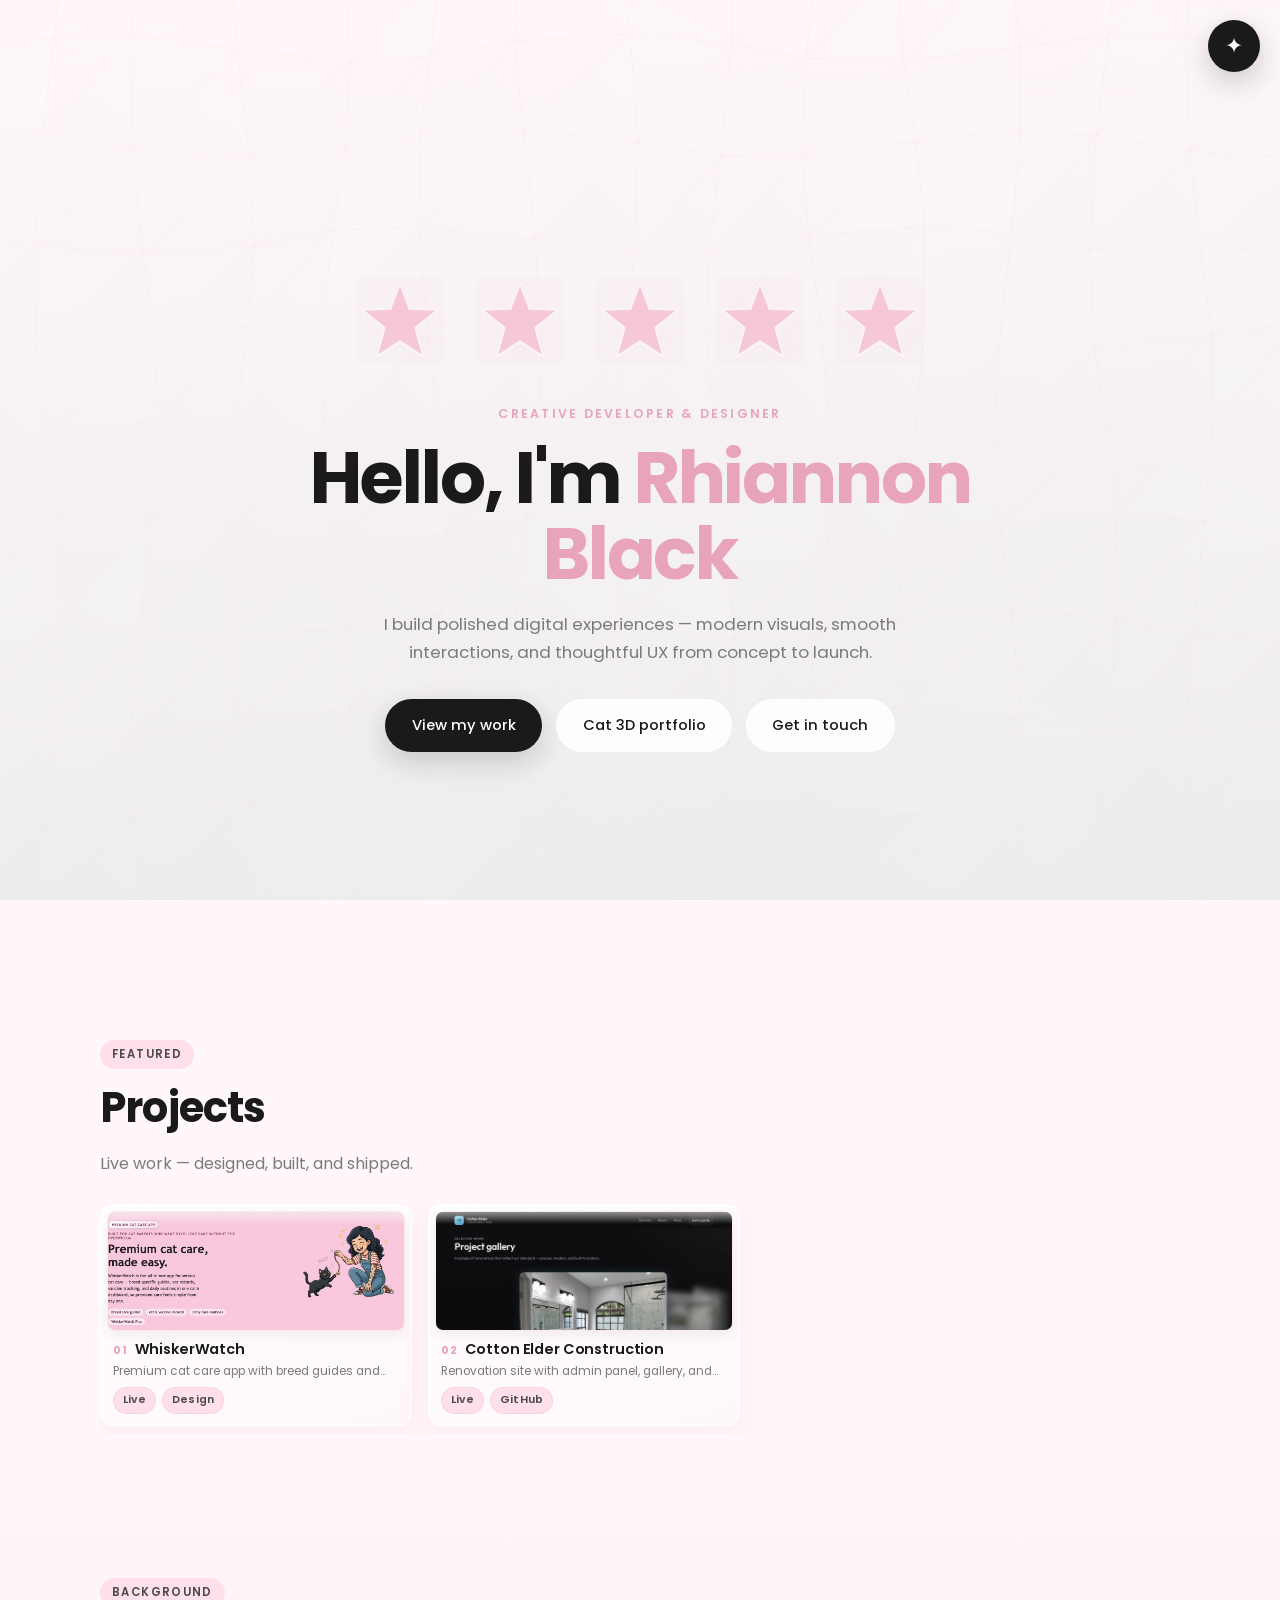
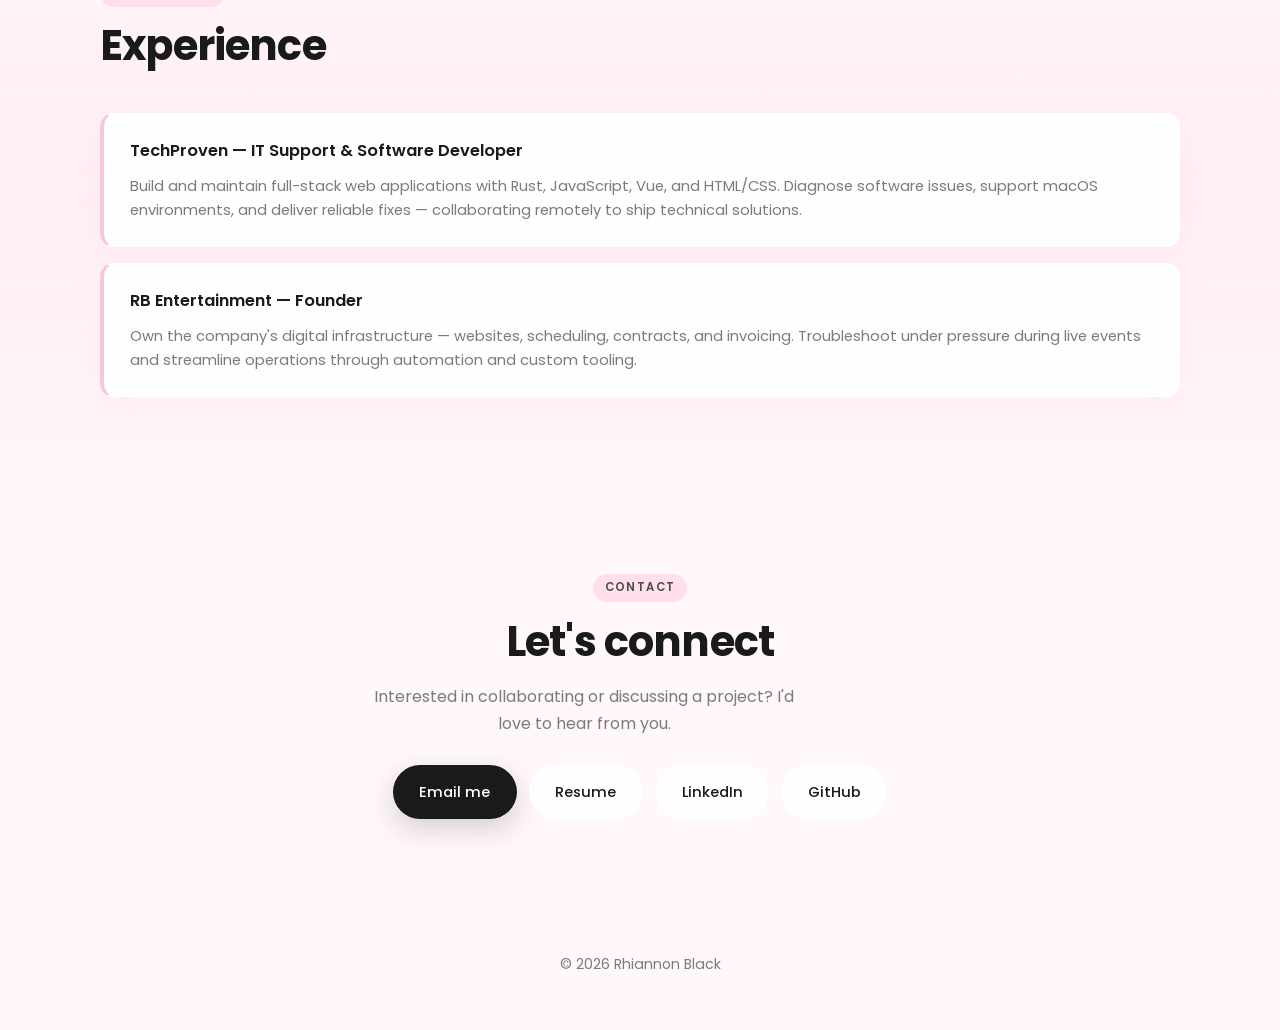
==== commit 69010d06: "Point LinkedIn links to the public profile." ====
--- a/index.html
+++ b/index.html
@@ -133,7 +133,7 @@
         <div class="contact-row">
           <a class="btn btn-dark" href="mailto:rhibee003@gmail.com">Email me</a>
           <a class="btn btn-soft" href="resume.pdf" target="_blank" rel="noopener noreferrer">Resume</a>
-          <a class="btn btn-soft" href="https://www.linkedin.com/feed/" target="_blank" rel="noopener noreferrer">LinkedIn</a>
+          <a class="btn btn-soft" href="https://www.linkedin.com/in/rhiannon-black-3b8b4124a/" target="_blank" rel="noopener noreferrer">LinkedIn</a>
           <a class="btn btn-soft" href="https://github.com/RhiBee003" target="_blank" rel="noopener noreferrer">GitHub</a>
         </div>
       </div>
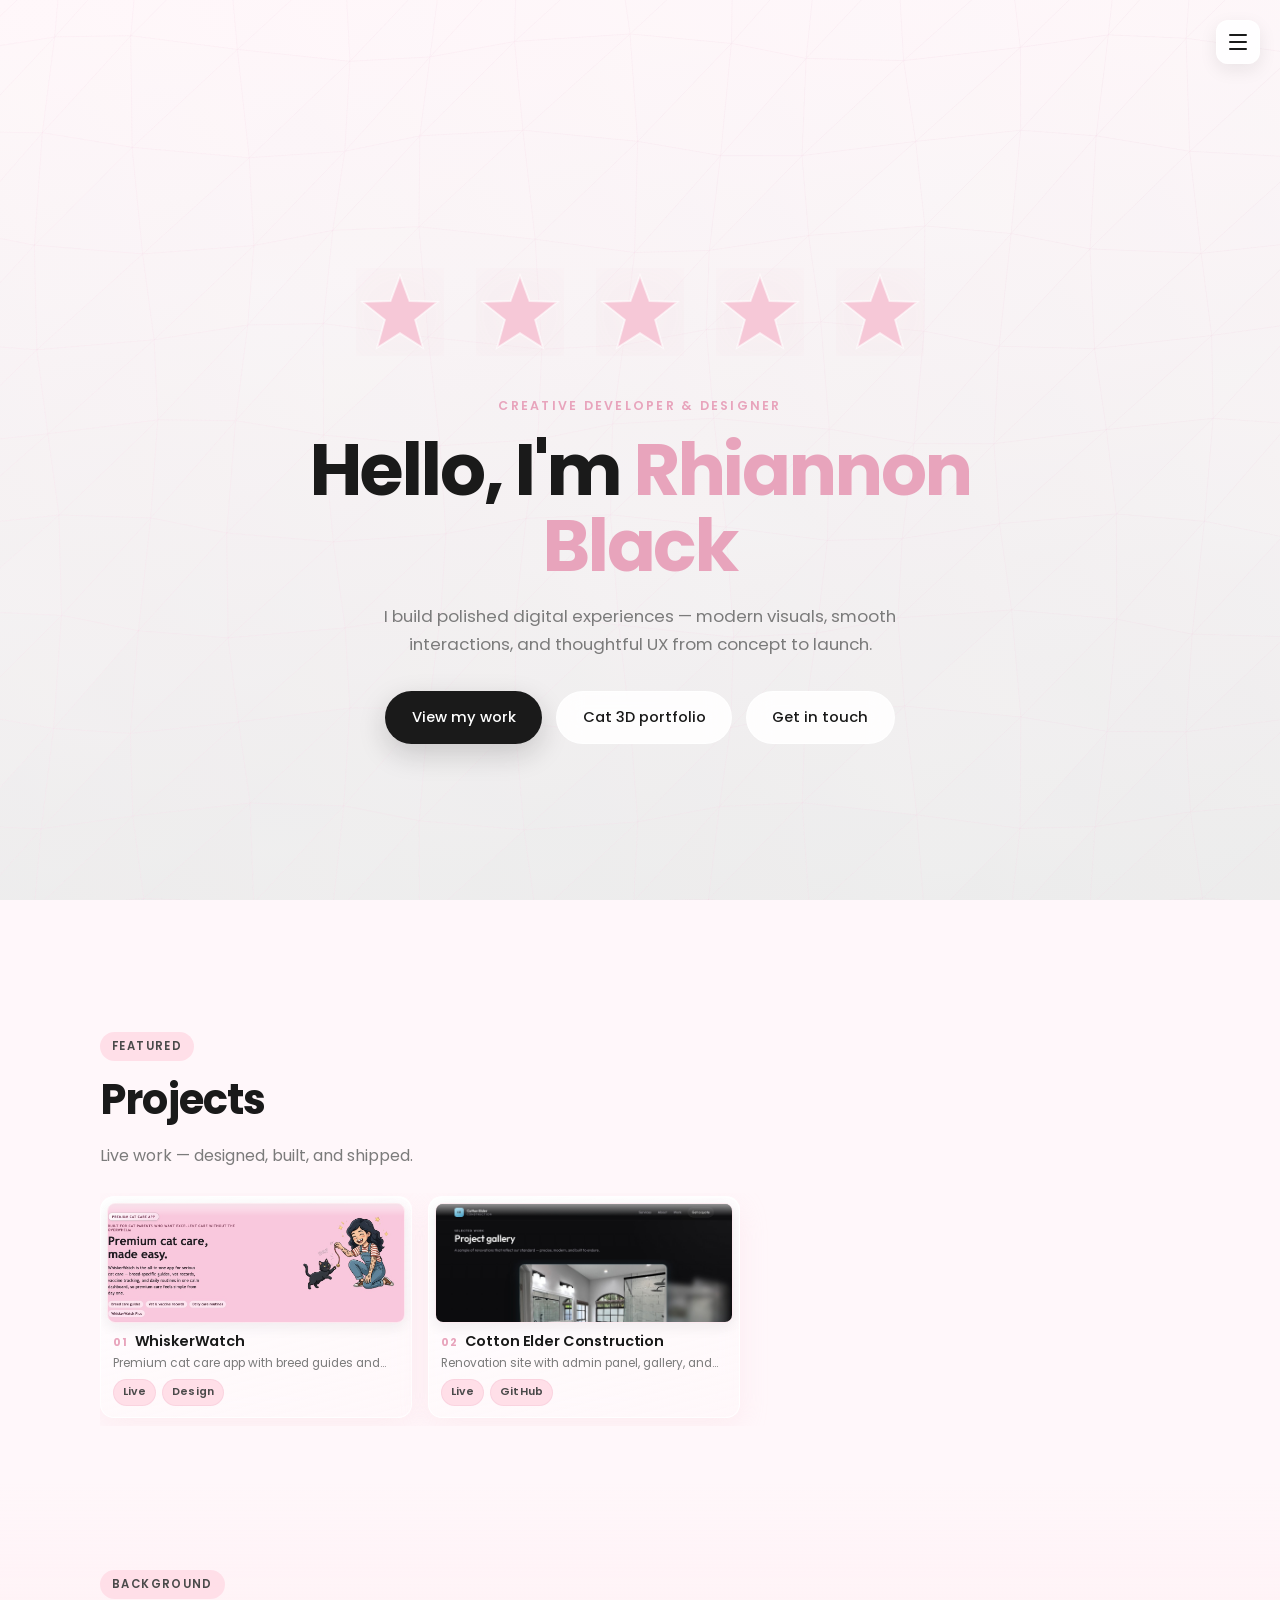
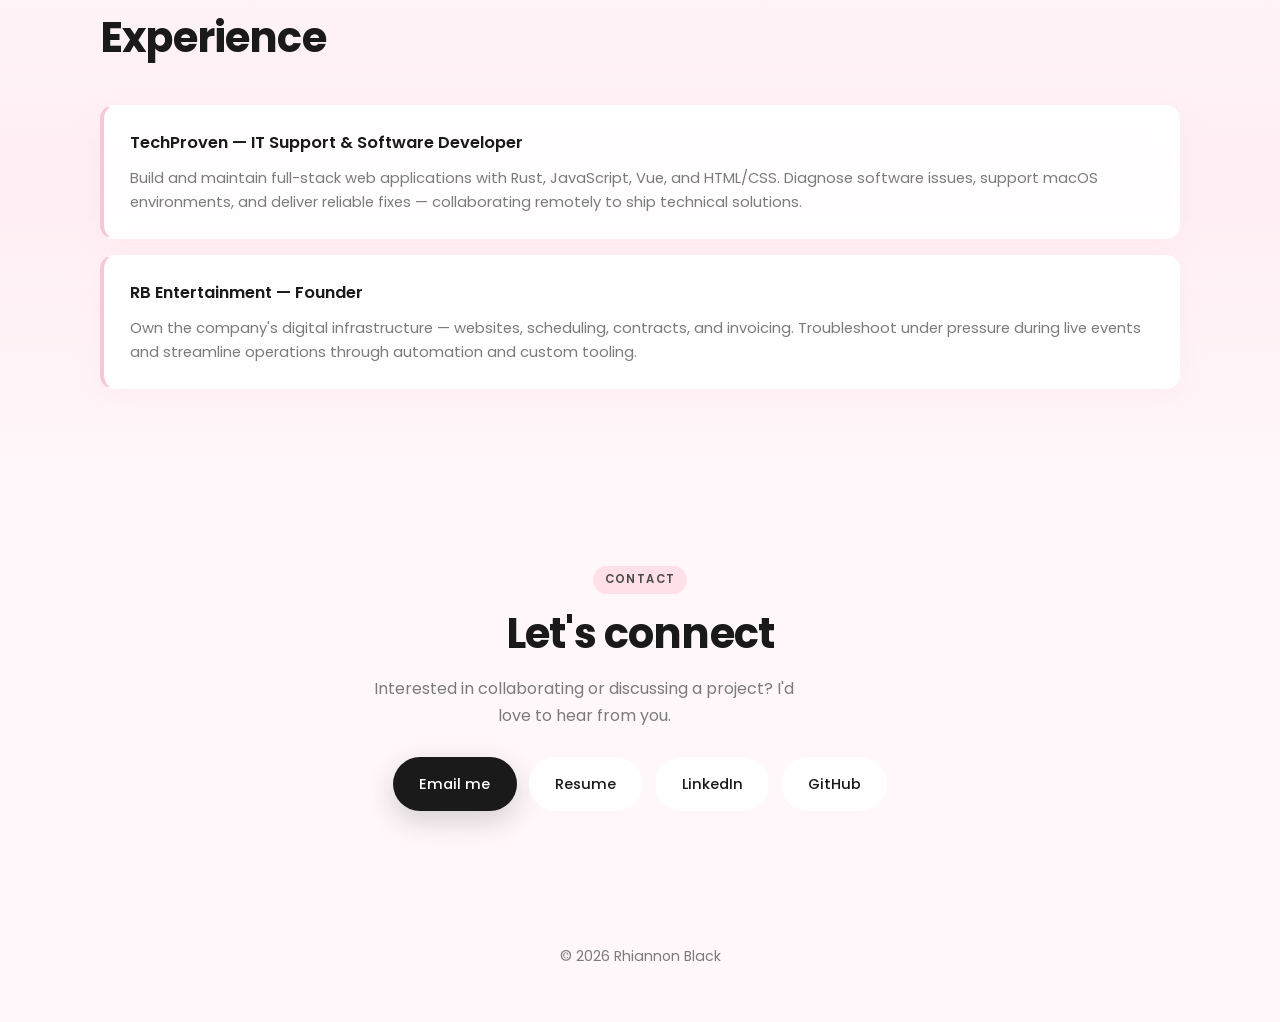
==== commit 8dd4f295: "Simplify the classic portfolio hamburger menu." ====
--- a/index.html
+++ b/index.html
@@ -9,14 +9,16 @@
   <link rel="preconnect" href="https://fonts.googleapis.com" />
   <link rel="preconnect" href="https://fonts.gstatic.com" crossorigin />
   <link href="https://fonts.googleapis.com/css2?family=Poppins:wght@300;400;500;600;700&display=swap" rel="stylesheet" />
-  <link rel="stylesheet" href="port.css?v=10" />
+  <link rel="stylesheet" href="port.css?v=11" />
 </head>
 <body>
   <canvas id="mesh-bg" aria-hidden="true"></canvas>
 
   <header class="floating-nav">
     <button class="menu-toggle" id="menuToggle" type="button" aria-expanded="false" aria-controls="navLinks" aria-label="Open menu">
-      <span class="menu-icon" aria-hidden="true">✦</span>
+      <span class="menu-bar" aria-hidden="true"></span>
+      <span class="menu-bar" aria-hidden="true"></span>
+      <span class="menu-bar" aria-hidden="true"></span>
     </button>
     <nav class="nav-links" id="navLinks" aria-label="Primary">
       <a href="#projects">Projects</a>
--- a/port.css
+++ b/port.css
@@ -79,46 +79,67 @@
 }
 
 .menu-toggle {
-  width: 3.25rem;
-  height: 3.25rem;
+  width: 2.75rem;
+  height: 2.75rem;
   padding: 0;
-  border: none;
-  border-radius: 50%;
+  border: 1px solid var(--line);
+  border-radius: 12px;
+  background: var(--surface-strong);
+  backdrop-filter: blur(12px);
+  display: flex;
+  flex-direction: column;
+  align-items: center;
+  justify-content: center;
+  gap: 5px;
+  box-shadow: 0 6px 18px rgba(26, 26, 26, 0.08);
+  transition: background 0.2s ease, border-color 0.2s ease;
+}
+
+.menu-toggle:hover {
+  background: #fff;
+  border-color: rgba(26, 26, 26, 0.12);
+}
+
+.menu-bar {
+  display: block;
+  width: 1.125rem;
+  height: 2px;
+  border-radius: 1px;
   background: var(--ink);
-  color: #fff;
-  display: grid;
-  place-items: center;
-  box-shadow: 0 10px 28px rgba(26, 26, 26, 0.2);
-  transition: transform 0.3s ease, background 0.3s ease, box-shadow 0.3s ease;
-}
-
-.menu-toggle:hover,
-.menu-toggle.is-open {
-  transform: rotate(90deg) scale(1.05);
-  background: var(--pink);
-  color: var(--ink);
-  box-shadow: 0 12px 32px var(--pink-glow);
-}
-
-.menu-icon {
-  font-size: 1.35rem;
-  line-height: 1;
+  transition: transform 0.25s ease, opacity 0.2s ease;
+  transform-origin: center;
+}
+
+.menu-toggle.is-open .menu-bar:nth-child(1) {
+  transform: translateY(7px) rotate(45deg);
+}
+
+.menu-toggle.is-open .menu-bar:nth-child(2) {
+  opacity: 0;
+}
+
+.menu-toggle.is-open .menu-bar:nth-child(3) {
+  transform: translateY(-7px) rotate(-45deg);
 }
 
 .nav-links {
   position: absolute;
-  top: calc(100% + 0.75rem);
+  top: calc(100% + 0.5rem);
   right: 0;
   display: flex;
   flex-direction: column;
-  align-items: stretch;
-  gap: 0.45rem;
-  min-width: 9.5rem;
+  min-width: 10.5rem;
+  padding: 0.4rem;
+  border-radius: 14px;
+  background: var(--surface-strong);
+  backdrop-filter: blur(14px);
+  border: 1px solid var(--line);
+  box-shadow: 0 10px 28px rgba(26, 26, 26, 0.1);
   opacity: 0;
   visibility: hidden;
-  transform: translateY(-8px);
+  transform: translateY(-6px);
   pointer-events: none;
-  transition: opacity 0.25s ease, transform 0.25s ease, visibility 0.25s;
+  transition: opacity 0.2s ease, transform 0.2s ease, visibility 0.2s;
 }
 
 .nav-links.is-open {
@@ -129,22 +150,16 @@
 }
 
 .nav-links a {
-  padding: 0.7rem 1.1rem;
-  border-radius: 999px;
-  font-size: 0.88rem;
+  padding: 0.7rem 0.9rem;
+  border-radius: 10px;
+  font-size: 0.92rem;
   font-weight: 500;
-  text-align: center;
   color: var(--ink);
-  background: var(--surface-strong);
-  backdrop-filter: blur(14px);
-  border: 1px solid var(--line);
-  box-shadow: 0 8px 22px rgba(246, 200, 215, 0.25);
-  transition: background 0.2s ease, transform 0.2s ease;
+  transition: background 0.15s ease;
 }
 
 .nav-links a:hover {
-  background: var(--pink-soft);
-  transform: translateX(-4px);
+  background: rgba(246, 200, 215, 0.35);
 }
 
 /* Hero */
@@ -563,8 +578,8 @@
   }
 
   .menu-toggle {
-    width: 3rem;
-    height: 3rem;
+    width: 2.6rem;
+    height: 2.6rem;
   }
 
   .project-scroller {
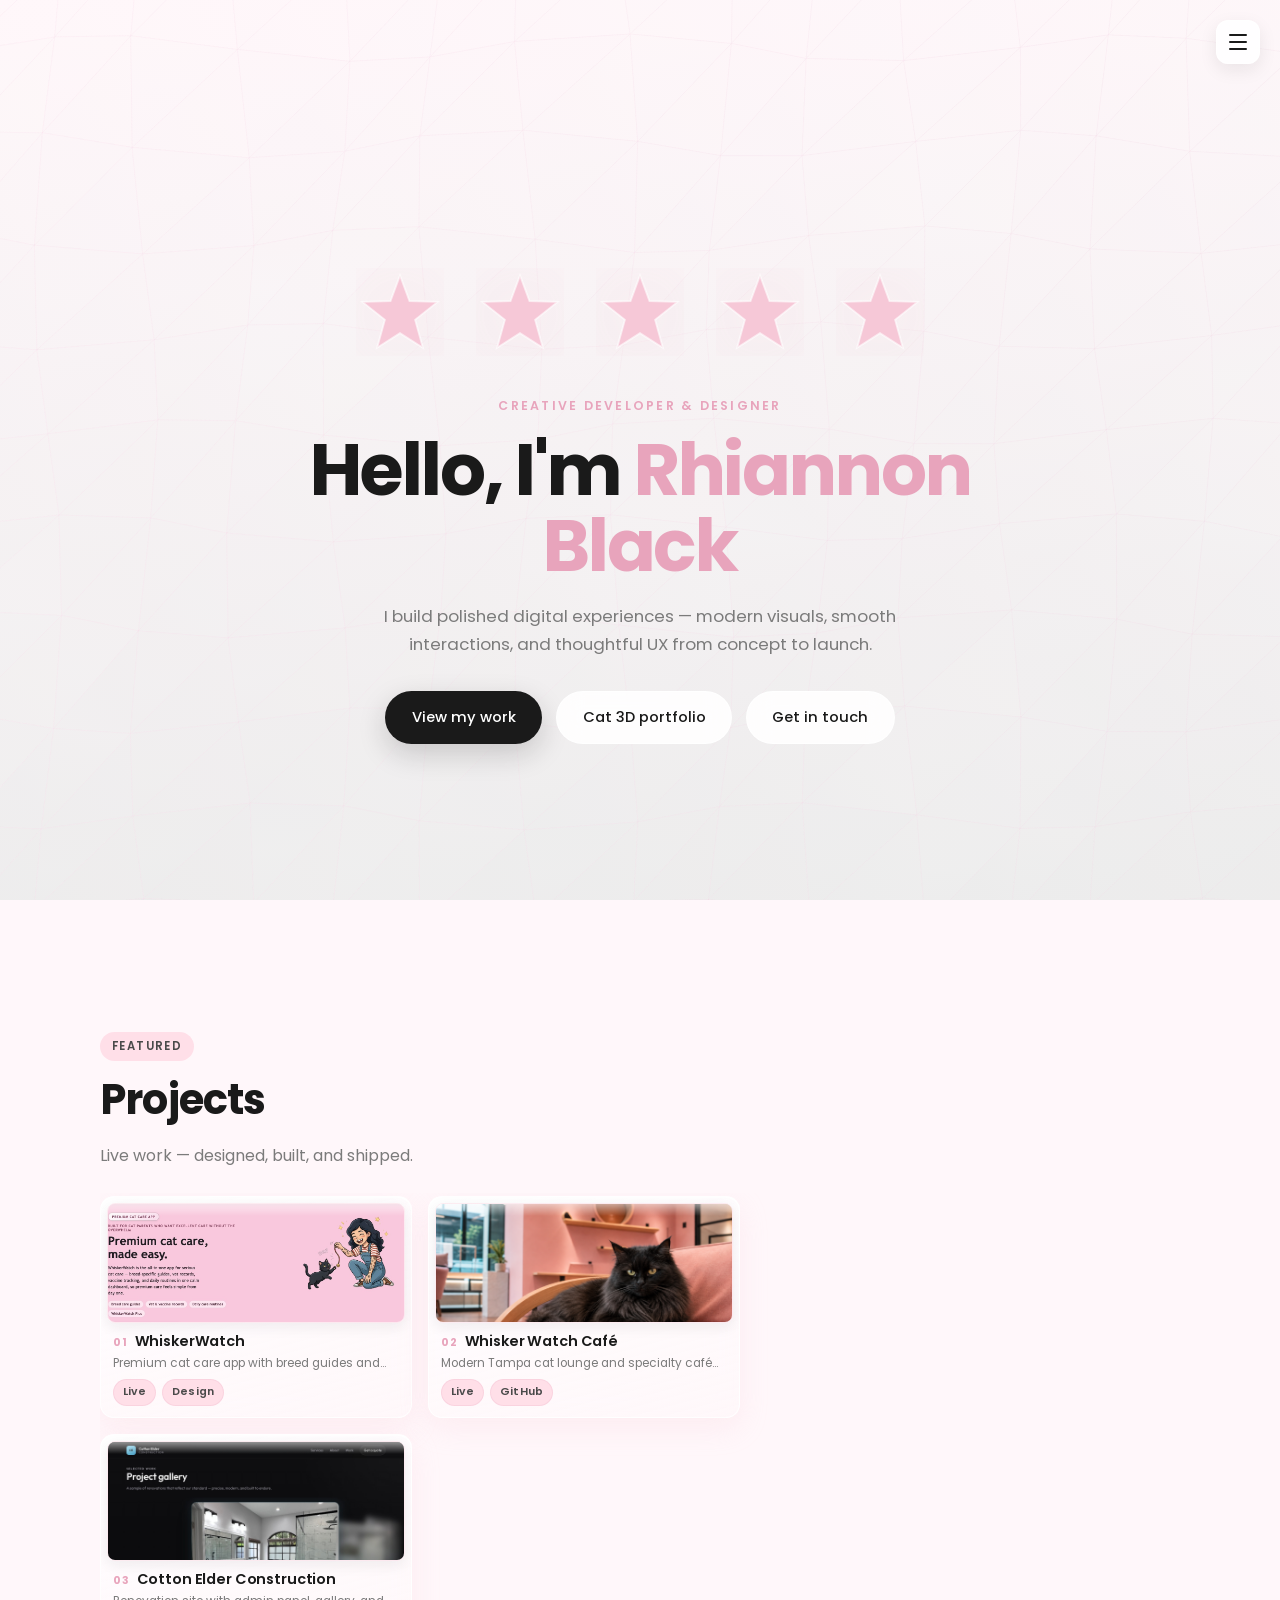
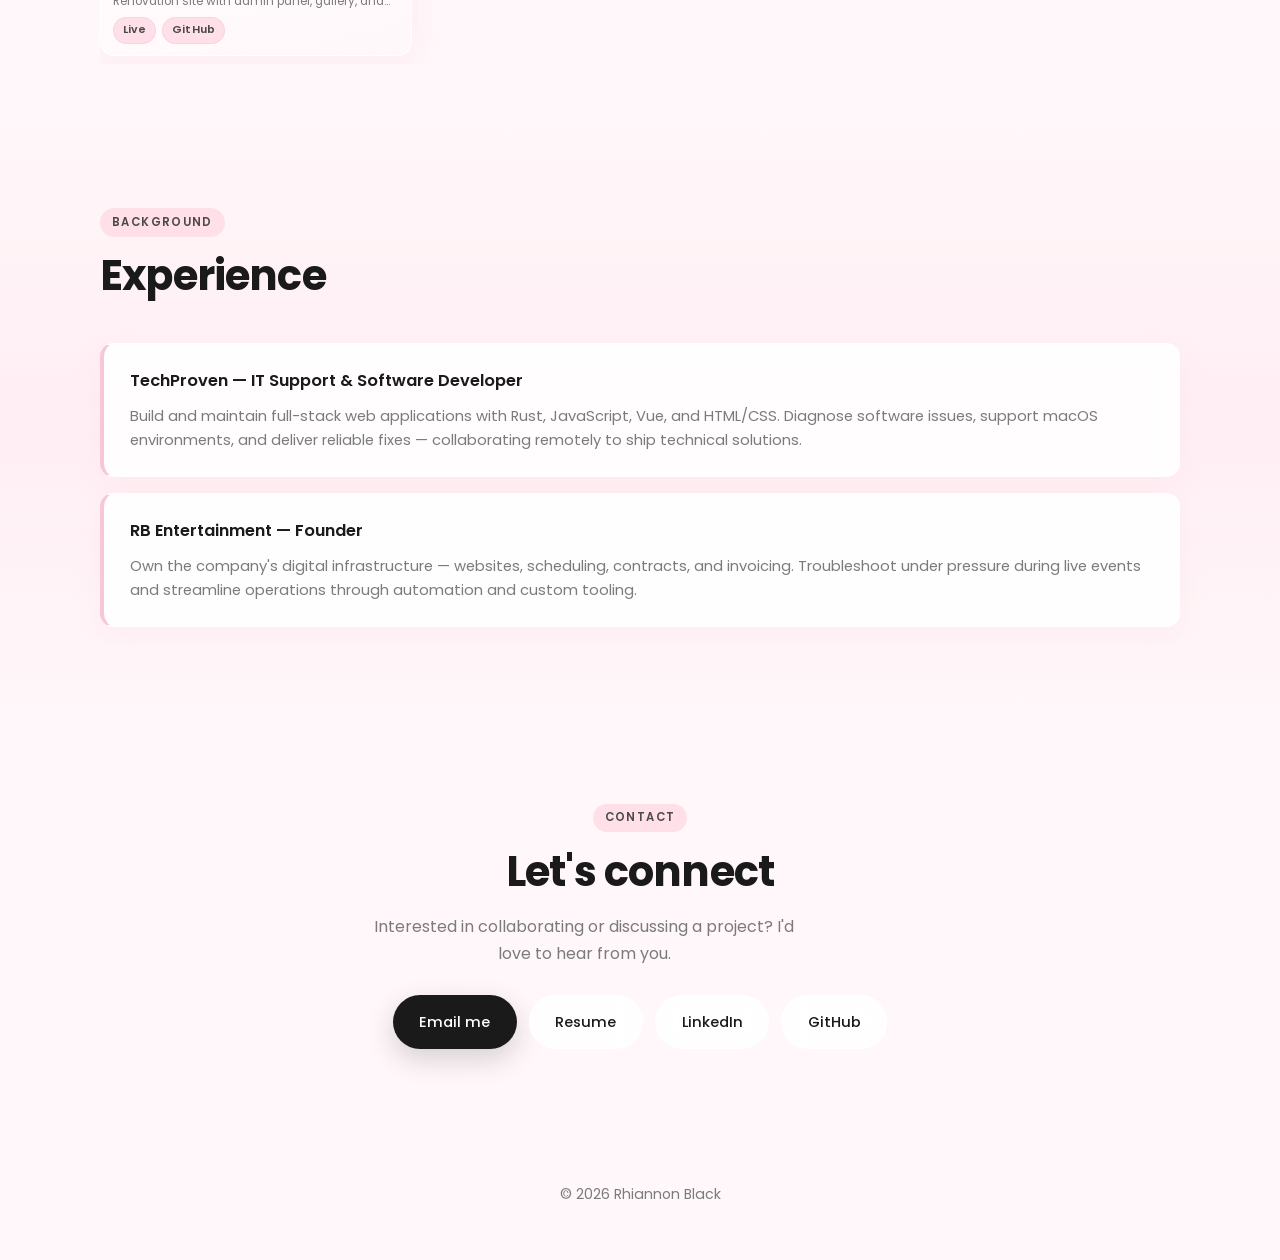
==== commit 3b2b844e: "Add Whisker Watch Café to featured projects." ====
--- a/index.html
+++ b/index.html
@@ -82,12 +82,29 @@
             </article>
 
             <article class="project-card">
+              <a class="project-shot" href="https://rhibee003.github.io/whiskerWatchCafe/" target="_blank" rel="noopener noreferrer">
+                <img src="assets/whiskerwatch-cafe-hero.jpg" alt="Whisker Watch Café" width="1280" height="800" loading="lazy" />
+              </a>
+              <div class="project-info">
+                <div class="project-meta">
+                  <span class="project-index">02</span>
+                  <h3>Whisker Watch Café</h3>
+                </div>
+                <p>Modern Tampa cat lounge and specialty café site — Jade · North Hyde Park.</p>
+                <div class="project-links">
+                  <a href="https://rhibee003.github.io/whiskerWatchCafe/" target="_blank" rel="noopener noreferrer">Live</a>
+                  <a href="https://github.com/RhiBee003/whiskerWatchCafe" target="_blank" rel="noopener noreferrer">GitHub</a>
+                </div>
+              </div>
+            </article>
+
+            <article class="project-card">
               <a class="project-shot" href="https://cotton-elder-construction.onrender.com" target="_blank" rel="noopener noreferrer">
                 <img src="assets/cotton-elder-hero.jpg?v=2" alt="Cotton Elder Construction" width="1280" height="800" loading="lazy" />
               </a>
               <div class="project-info">
                 <div class="project-meta">
-                  <span class="project-index">02</span>
+                  <span class="project-index">03</span>
                   <h3>Cotton Elder Construction</h3>
                 </div>
                 <p>Renovation site with admin panel, gallery, and contact intake.</p>
